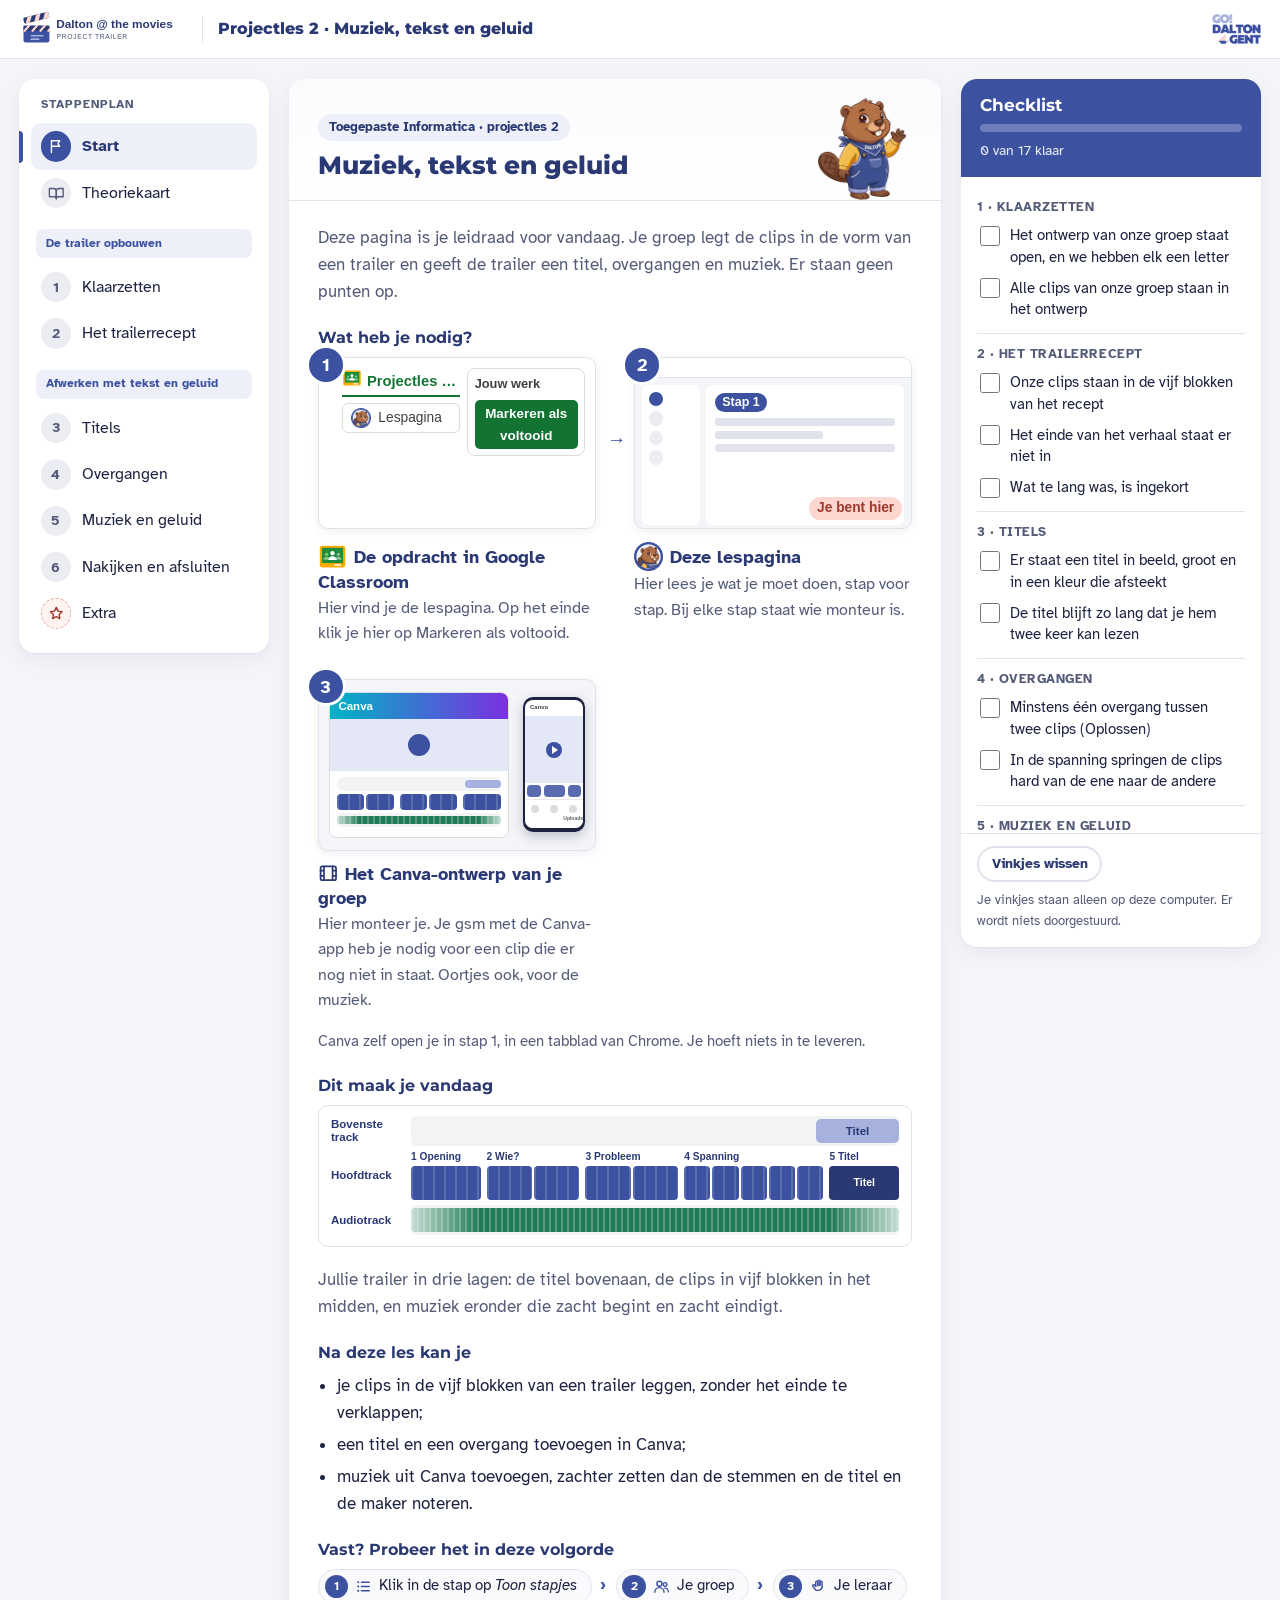
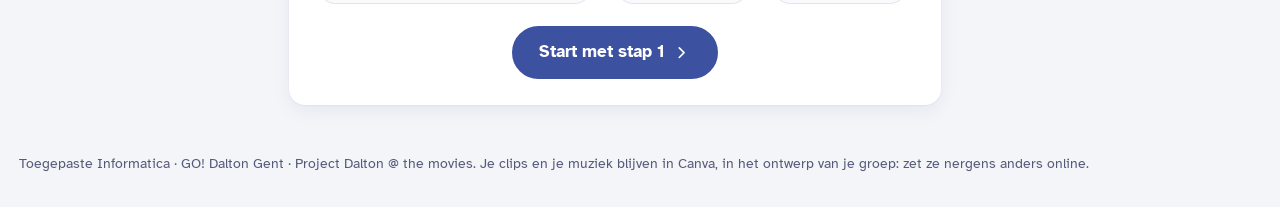
==== index.html @ 351293ef "Projectles 2: Muziek, tekst en geluid (leidraad, geen punten) Co-Authored-By: Claude Sonnet 5.5 <nor" ====
<!DOCTYPE html>
<html lang="nl-BE">
<head>
  <meta charset="UTF-8">
  <meta name="viewport" content="width=device-width, initial-scale=1">
  <meta name="toestel" content="windows">
<meta name="programma" content="canva">
  <title>Lespagina · Projectles 2 · Muziek, tekst en geluid · Dalton @ the movies</title>
  <link rel="icon" href="assets/logos/lespagina-icon.png" type="image/png">
  <link rel="stylesheet" href="css/style.css">
</head>
<body data-storage="movies-geluid_v1_" data-modus-start="kort" data-laatste-stap="6" data-ai-hulp="uit">

<!-- Pictogrammen: eenvoudige lijntekeningen, eigen werk. Gebruik: een svg met class "ic" en daarin use met href naar het symbool. -->
<svg xmlns="http://www.w3.org/2000/svg" style="display:none">
  <symbol id="i-flag" viewBox="0 0 24 24"><path d="M5 21V4"/><path d="M5 4h12l-2.5 4 2.5 4H5"/></symbol>
  <symbol id="i-book" viewBox="0 0 24 24"><path d="M2 5h6a4 4 0 0 1 4 4v11a3 3 0 0 0-3-3H2z"/><path d="M22 5h-6a4 4 0 0 0-4 4v11a3 3 0 0 1 3-3h7z"/></symbol>
  <symbol id="i-check" viewBox="0 0 24 24"><path d="M5 12.5l4.5 4.5L19 7.5"/></symbol>
  <symbol id="i-check-circle" viewBox="0 0 24 24"><circle cx="12" cy="12" r="9"/><path d="M8 12.5l2.7 2.7L16 10"/></symbol>
  <symbol id="i-list" viewBox="0 0 24 24"><path d="M9 6h11M9 12h11M9 18h11"/><path d="M4.5 6h.01M4.5 12h.01M4.5 18h.01" stroke-width="3"/></symbol>
  <symbol id="i-bulb" viewBox="0 0 24 24"><path d="M9 18h6M10 21h4"/><path d="M12 3a6 6 0 0 0-4 10.5c.7.7 1 1.5 1 2.5h6c0-1 .3-1.8 1-2.5A6 6 0 0 0 12 3z"/></symbol>
  <symbol id="i-alert" viewBox="0 0 24 24"><path d="M12 3.5l9.5 17h-19z"/><path d="M12 10v4.5M12 17.5h.01"/></symbol>
  <symbol id="i-help" viewBox="0 0 24 24"><circle cx="12" cy="12" r="9"/><path d="M9.6 9.3a2.5 2.5 0 1 1 3.4 2.5c-.6.3-1 .8-1 1.5v.4M12 17h.01"/></symbol>
  <symbol id="i-users" viewBox="0 0 24 24"><circle cx="9" cy="8" r="3.5"/><path d="M2.5 20a6.5 6.5 0 0 1 13 0"/><circle cx="17" cy="9" r="2.5"/><path d="M16.5 14.2a5 5 0 0 1 5 5"/></symbol>
  <symbol id="i-send" viewBox="0 0 24 24"><path d="M12 15V3M7 8l5-5 5 5"/><path d="M4 14v6h16v-6"/></symbol>
  <symbol id="i-star" viewBox="0 0 24 24"><path d="M12 3.5l2.6 5.4 5.9.8-4.3 4.1 1 5.9L12 16.9l-5.2 2.8 1-5.9-4.3-4.1 5.9-.8z"/></symbol>
  <symbol id="i-link" viewBox="0 0 24 24"><path d="M10 14a4 4 0 0 0 5.7 0l3-3a4 4 0 0 0-5.7-5.7l-1 1"/><path d="M14 10a4 4 0 0 0-5.7 0l-3 3a4 4 0 0 0 5.7 5.7l1-1"/></symbol>
  <symbol id="i-hand" viewBox="0 0 24 24"><path d="M8 12V6a1.5 1.5 0 0 1 3 0v5"/><path d="M11 10.5V4.5a1.5 1.5 0 0 1 3 0v6"/><path d="M14 10.5V6a1.5 1.5 0 0 1 3 0v7.5"/><path d="M8 11.5l-1.5-1.5a1.6 1.6 0 0 0-2.3 2.3l3.6 4.2A6.5 6.5 0 0 0 17 13.5"/></symbol>
  <symbol id="i-left" viewBox="0 0 24 24"><path d="M15 6l-6 6 6 6"/></symbol>
  <symbol id="i-right" viewBox="0 0 24 24"><path d="M9 6l6 6-6 6"/></symbol>
  <symbol id="i-lock" viewBox="0 0 24 24"><rect x="5" y="11" width="14" height="10" rx="2"/><path d="M8 11V8a4 4 0 0 1 8 0v3"/></symbol>
  <symbol id="i-info" viewBox="0 0 24 24"><circle cx="12" cy="12" r="9"/><path d="M12 11v5.5M12 7.6h.01"/></symbol>
  <symbol id="i-film" viewBox="0 0 24 24"><rect x="3" y="4" width="18" height="16" rx="2"/><path d="M7 4v16M17 4v16M3 9h4M3 15h4M17 9h4M17 15h4"/></symbol>
  <symbol id="i-phone" viewBox="0 0 24 24"><rect x="7" y="2.5" width="10" height="19" rx="2"/><path d="M11 18.5h2"/></symbol>
  <symbol id="i-cut" viewBox="0 0 24 24"><circle cx="6" cy="7" r="2.5"/><circle cx="6" cy="17" r="2.5"/><path d="M8 8.5L20 18M8 15.5L20 6"/></symbol>
  <symbol id="i-eye" viewBox="0 0 24 24"><path d="M2 12s4-7 10-7 10 7 10 7-4 7-10 7S2 12 2 12z"/><circle cx="12" cy="12" r="3"/></symbol>
  <symbol id="i-move" viewBox="0 0 24 24"><path d="M3 12h18M7 8l-4 4 4 4M17 8l4 4-4 4"/></symbol>
</svg>

<div class="teacher-banner">Leraarweergave: de roze kaders tonen waar je een screenshot kan plaatsen. Leerlingen zien die kaders niet.</div>

<header class="topbar">
  <div class="topbar-inner">
    <a class="brand" href="index.html" title="Naar het begin van de les">
      <img src="assets/movies-logo.svg" alt="Dalton @ the movies">
      <span class="brand-lesson">Projectles 2 · Muziek, tekst en geluid</span>
    </a>
    <span class="topbar-spacer"></span>
    <img class="dalton-mark" src="assets/dalton-gent-logo.png" alt="GO! Dalton Gent">
  </div>
</header>

<div class="layout">

  <!-- ============ LINKS: de route ============ -->
  <nav class="route" aria-label="Stappenplan">
    <p class="route-title">Stappenplan</p>
    <button class="nav-btn" type="button" data-step="start"><span class="nav-num"><svg class="ic" aria-hidden="true"><use href="#i-flag"/></svg></span><span class="nav-lbl">Start</span></button>
    <button class="nav-btn" type="button" data-step="theorie"><span class="nav-num"><svg class="ic" aria-hidden="true"><use href="#i-book"/></svg></span><span class="nav-lbl">Theoriekaart</span></button>

    <p class="route-group">De trailer opbouwen</p>
    <button class="nav-btn" type="button" data-step="1"><span class="nav-num"><span class="nav-n">1</span><svg class="ic nav-check" aria-hidden="true"><use href="#i-check"/></svg></span><span class="nav-lbl">Klaarzetten</span></button>
    <button class="nav-btn" type="button" data-step="2"><span class="nav-num"><span class="nav-n">2</span><svg class="ic nav-check" aria-hidden="true"><use href="#i-check"/></svg></span><span class="nav-lbl">Het trailerrecept</span></button>

    <p class="route-group">Afwerken met tekst en geluid</p>
    <button class="nav-btn" type="button" data-step="3"><span class="nav-num"><span class="nav-n">3</span><svg class="ic nav-check" aria-hidden="true"><use href="#i-check"/></svg></span><span class="nav-lbl">Titels</span></button>
    <button class="nav-btn" type="button" data-step="4"><span class="nav-num"><span class="nav-n">4</span><svg class="ic nav-check" aria-hidden="true"><use href="#i-check"/></svg></span><span class="nav-lbl">Overgangen</span></button>
    <button class="nav-btn" type="button" data-step="5"><span class="nav-num"><span class="nav-n">5</span><svg class="ic nav-check" aria-hidden="true"><use href="#i-check"/></svg></span><span class="nav-lbl">Muziek en geluid</span></button>
    <button class="nav-btn" type="button" data-step="6"><span class="nav-num"><span class="nav-n">6</span><svg class="ic nav-check" aria-hidden="true"><use href="#i-check"/></svg></span><span class="nav-lbl">Nakijken en afsluiten</span></button>
    <button class="nav-btn extra" type="button" data-step="extra"><span class="nav-num"><svg class="ic" aria-hidden="true"><use href="#i-star"/></svg></span><span class="nav-lbl">Extra</span></button>
  </nav>

  <!-- ============ MIDDEN: één stap tegelijk ============ -->
  <main id="main">

    <!-- ===== START ===== -->
    <section class="pane" id="pane-start" aria-labelledby="h-start">
      <article class="card">
        <header class="card-head met-mascotte">
          <div>
            <div class="tags"><span class="tag tag-where">Toegepaste Informatica · projectles 2</span></div>
            <h1 id="h-start">Muziek, tekst en geluid</h1>
          </div>
          <img class="mascotte-kop" src="assets/mascotte/dalton_welkom.webp" alt="" width="120" height="120">
        </header>
        <div class="card-body">
          <p class="intro">Deze pagina is je leidraad voor vandaag. Je groep legt de clips in de vorm van een trailer en geeft de trailer een titel, overgangen en muziek. Er staan geen punten op.</p>

          <h2 class="sec">Wat heb je nodig?</h2>
          <ol class="nodig">
            <li class="nodig-item">
              <div class="mock mock-opdracht" aria-hidden="true">
                <div class="mo-midden"><div class="mo-titel"><img class="logo" src="assets/logos/classroom.svg" alt="">Projectles 2 — Muziek, tekst en geluid</div><div class="mo-chip"><img class="logo" src="assets/logos/lespagina.webp" alt=""><span>Lespagina</span></div></div><div class="mo-werk"><div class="mo-werk-kop">Jouw werk</div><div class="mo-knop">Markeren als voltooid</div></div>
              </div>
              <p class="nodig-naam"><img class="logo" src="assets/logos/classroom.svg" alt="">De opdracht in Google Classroom</p>
              <p class="nodig-uitleg">Hier vind je de lespagina. Op het einde klik je hier op Markeren als voltooid.</p>
            </li>
            <li class="nodig-item">
              <div class="mock mock-lespagina" aria-hidden="true">
                <div class="ml-balk"></div>
                <div class="ml-midden">
                  <div class="ml-route"><span></span><span></span><span></span><span></span></div>
                  <div class="ml-stap"><span class="ml-tag">Stap 1</span><span class="ml-lijn"></span><span class="ml-lijn kort"></span><span class="ml-lijn"></span></div>
                </div>
                <div class="ml-hier">Je bent hier</div>
              </div>
              <p class="nodig-naam"><img class="logo" src="assets/logos/lespagina.webp" alt="">Deze lespagina</p>
              <p class="nodig-uitleg">Hier lees je wat je moet doen, stap voor stap. Bij elke stap staat wie monteur is.</p>
            </li>
            <li class="nodig-item">
              <div class="mock mock-ontwerp" aria-hidden="true">
                <div class="mo-canva">
                  <div class="mo-canva-balk">Canva</div>
                  <div class="mo-canva-beeld"><span></span></div>
                  <div class="tl3">
                    <div class="tl3-rij"><div class="tl3-spoor"><span class="tl3-blok tl3-tekst" style="--x:78%;--b:22%"></span></div></div>
                    <div class="tl3-rij"><div class="tl3-hoofd"><div class="tl3-groep" style="--w:3"><div class="tl3-clips"><span class="tl-clip"></span><span class="tl-clip"></span></div></div><div class="tl3-groep" style="--w:3"><div class="tl3-clips"><span class="tl-clip"></span><span class="tl-clip"></span></div></div><div class="tl3-groep" style="--w:2"><div class="tl3-clips"><span class="tl-clip"></span></div></div></div></div>
                    <div class="tl3-rij"><div class="tl3-spoor"><span class="tl3-blok tl3-muziek" style="--x:0;--b:100%"></span></div></div>
                  </div>
                </div>
                <div class="gsm"><div class="gsm-scherm"><div class="gsm-balk"><span>Canva</span></div><div class="gsm-beeld"><span></span></div><div class="gsm-tijdlijn"><i></i><i></i><i></i></div><div class="gsm-werkbalk"><span class="gsm-tab"><i></i></span><span class="gsm-tab"><i></i></span><span class="gsm-tab"><i></i>Uploads</span></div></div></div>
              </div>
              <p class="nodig-naam"><svg class="ic" aria-hidden="true"><use href="#i-film"/></svg> Het Canva-ontwerp van je groep</p>
              <p class="nodig-uitleg">Hier monteer je. Je gsm met de Canva-app heb je nodig voor een clip die er nog niet in staat. Oortjes ook, voor de muziek.</p>
            </li>
          </ol>
          <p class="nodig-noot">Canva zelf open je in stap 1, in een tabblad van Chrome. Je hoeft niets in te leveren.</p>

          <h2 class="sec">Dit maak je vandaag</h2>
          <div class="vandaag">
            <div class="tl3" role="img" aria-label="Tekening van de tijdlijn met drie lagen. Bovenaan staat de titel op de bovenste track, helemaal achteraan. In het midden staan de clips op de hoofdtrack in vijf groepen: opening, wie, probleem, spanning met korte clips, en de titelkaart. Onderaan loopt de muziek op de audiotrack, met een vervaging aan het begin en aan het einde.">
              <div class="tl3-rij"><span class="tl3-naam">Bovenste track</span><div class="tl3-spoor"><span class="tl3-blok tl3-tekst" style="--x:83%;--b:17%">Titel</span></div></div>
              <div class="tl3-rij"><span class="tl3-naam">Hoofdtrack</span><div class="tl3-hoofd">
                <div class="tl3-groep" style="--w:3"><b>1 Opening</b><div class="tl3-clips"><span class="tl-clip"></span></div></div>
                <div class="tl3-groep" style="--w:4"><b>2 Wie?</b><div class="tl3-clips"><span class="tl-clip"></span><span class="tl-clip"></span></div></div>
                <div class="tl3-groep" style="--w:4"><b>3 Probleem</b><div class="tl3-clips"><span class="tl-clip"></span><span class="tl-clip"></span></div></div>
                <div class="tl3-groep" style="--w:6"><b>4 Spanning</b><div class="tl3-clips"><span class="tl-clip"></span><span class="tl-clip"></span><span class="tl-clip"></span><span class="tl-clip"></span><span class="tl-clip"></span></div></div>
                <div class="tl3-groep" style="--w:3"><b>5 Titel</b><div class="tl3-clips"><span class="tl3-titelkaart">Titel</span></div></div>
              </div></div>
              <div class="tl3-rij"><span class="tl3-naam">Audiotrack</span><div class="tl3-spoor"><span class="tl3-blok tl3-muziek" style="--x:0;--b:100%"></span></div></div>
            </div>
            <p>Jullie trailer in drie lagen: de titel bovenaan, de clips in vijf blokken in het midden, en muziek eronder die zacht begint en zacht eindigt.</p>
          </div>

          <h2 class="sec">Na deze les kan je</h2>
          <ul class="doelen">
            <li>je clips in de vijf blokken van een trailer leggen, zonder het einde te verklappen;</li>
            <li>een titel en een overgang toevoegen in Canva;</li>
            <li>muziek uit Canva toevoegen, zachter zetten dan de stemmen en de titel en de maker noteren.</li>
          </ul>

          <h2 class="sec">Vast? Probeer het in deze volgorde</h2>
          <ol class="vast">
            <li><svg class="ic" aria-hidden="true"><use href="#i-list"/></svg><span>Klik in de stap op <em>Toon stapjes</em></span></li>
            <li><svg class="ic" aria-hidden="true"><use href="#i-users"/></svg><span>Je groep</span></li>
            <li><svg class="ic" aria-hidden="true"><use href="#i-hand"/></svg><span>Je leraar</span></li>
          </ol>

          <p class="start-cta"><button class="btn btn-primary" type="button" data-goto="1">Start met stap 1 <svg class="ic" aria-hidden="true"><use href="#i-right"/></svg></button></p>
        </div>
      </article>
    </section>

    <!-- ===== THEORIEKAART ===== -->
    <section class="pane" id="pane-theorie" aria-labelledby="h-theorie">
      <article class="card">
        <header class="card-head">
          <div class="tags"><span class="tag tag-where">Spiekbriefje</span></div>
          <h2 id="h-theorie">Theoriekaart</h2>
        </header>
        <div class="card-body">
          <p class="intro">Alles op één plek. Kom hier terug als je iets niet meer weet.</p>
          <div class="t-grid">
            <section class="t-card">
              <h3><svg class="ic" aria-hidden="true"><use href="#i-flag"/></svg>Het project</h3>
              <ul>
                <li>Elke groep van drie maakt een <strong>filmtrailer</strong>. <strong>Informatica: de montage, in Canva.</strong></li>
                <li>Drie projectlessen: kennismaken met de montage (22 oktober) · <strong>vandaag muziek, tekst en geluid</strong> · donderdag 12 november afwerken en inleveren.</li>
                <li>Eindproduct: vrijdag 13 november, getoond op het slotmoment.</li>
              </ul>
            </section>
            <section class="t-card">
              <h3><svg class="ic" aria-hidden="true"><use href="#i-users"/></svg>De monteur wisselt</h3>
              <ul>
                <li>Geef elkaar een letter: <strong>A</strong>, <strong>B</strong> en <strong>C</strong>.</li>
                <li>Bij elke stap staat bovenaan wie <strong>monteur</strong> is: die werkt op de tijdlijn.</li>
                <li>De anderen kijken mee op hun eigen scherm, zoeken muziek of bedenken de tekst. Eén monteur tegelijk.</li>
              </ul>
            </section>
            <section class="t-card wide">
              <h3><svg class="ic" aria-hidden="true"><use href="#i-film"/></svg>De tijdlijn heeft drie lagen</h3>
              <div class="tl3 tl3-mini" role="img" aria-label="Tekening van de tijdlijn met drie lagen. Bovenaan de bovenste track met een tekstblok. In het midden de hoofdtrack met drie clips. Onderaan de audiotrack met muziek.">
                <div class="tl3-rij"><span class="tl3-naam">Bovenste track</span><div class="tl3-spoor"><span class="tl3-blok tl3-tekst" style="--x:60%;--b:28%">tekst</span></div></div>
                <div class="tl3-rij"><span class="tl3-naam">Hoofdtrack</span><div class="tl3-hoofd"><div class="tl3-groep" style="--w:1"><div class="tl3-clips"><span class="tl-clip"></span><span class="tl-clip"></span><span class="tl-clip"></span></div></div></div></div>
                <div class="tl3-rij"><span class="tl3-naam">Audiotrack</span><div class="tl3-spoor"><span class="tl3-blok tl3-muziek" style="--x:0;--b:100%">muziek</span></div></div>
              </div>
              <ul style="margin-top:.7rem">
                <li><strong>Hoofdtrack</strong>: je clips na elkaar. Overgangen kan je alleen hier tussen twee clips zetten.</li>
                <li><strong>Bovenste track</strong>: tekst. Wat hoger staat, komt in beeld bovenop wat lager staat.</li>
                <li><strong>Audiotrack</strong>: muziek, geluidseffecten of een voice-over.</li>
              </ul>
            </section>
            <section class="t-card">
              <h3><svg class="ic" aria-hidden="true"><use href="#i-flag"/></svg>Het trailerrecept</h3>
              <ul>
                <li><strong>1 Opening</strong>: één beeld dat nieuwsgierig maakt.</li>
                <li><strong>2 Wie?</strong> De personages.</li>
                <li><strong>3 Het probleem</strong>: wat loopt er mis?</li>
                <li><strong>4 Spanning</strong>: korte clips na elkaar.</li>
                <li><strong>5 De titel</strong>, en stop.</li>
                <li>Een trailer verklapt het einde niet.</li>
              </ul>
            </section>
            <section class="t-card">
              <h3><svg class="ic" aria-hidden="true"><use href="#i-eye"/></svg>Een titel die je kan lezen</h3>
              <ul>
                <li>Groot genoeg, en een kleur die afsteekt tegen de clip.</li>
                <li>Lang genoeg in beeld: je moet hem twee keer kunnen lezen.</li>
                <li>Je kiest wanneer hij komt door het blok in de tijdlijn te slepen, en hoe lang door aan de rand te slepen.</li>
              </ul>
            </section>
            <section class="t-card">
              <h3><svg class="ic" aria-hidden="true"><use href="#i-move"/></svg>Overgangen</h3>
              <ul>
                <li>Zonder overgang springt de film meteen naar de volgende clip: een <strong>harde overgang</strong>.</li>
                <li><strong>Oplossen</strong> laat de ene clip in de andere overlopen, bijvoorbeeld bij een sprong in de tijd.</li>
                <li>Gebruik er weinig, en telkens dezelfde soort. In de spanning werkt een harde overgang het best.</li>
              </ul>
            </section>
            <section class="t-card">
              <h3><svg class="ic" aria-hidden="true"><use href="#i-star"/></svg>Muziek en geluid</h3>
              <ul>
                <li>De stemmen in je clips moet je kunnen verstaan: zet de muziek <strong>zachter</strong>.</li>
                <li><strong>Vervagen</strong>: de muziek begint en eindigt zacht.</li>
                <li>Een <strong>voice-over</strong> is een stem die over de beelden vertelt.</li>
              </ul>
            </section>
            <section class="t-card">
              <h3><svg class="ic" aria-hidden="true"><use href="#i-lock"/></svg>Welke muziek mag je gebruiken?</h3>
              <ul>
                <li>Muziek is beschermd door het <strong>auteursrecht</strong>.</li>
                <li>Gebruik alleen muziek uit de bibliotheek van Canva. Een liedje van Spotify of YouTube uploaden mag niet.</li>
                <li>Noteer altijd de <strong>titel en de maker</strong>. In projectles 3 komen ze in de aftiteling.</li>
              </ul>
            </section>
            <section class="t-card">
              <h3><svg class="ic" aria-hidden="true"><use href="#i-eye"/></svg>Wie er in beeld komt</h3>
              <ul>
                <li>Niemand mag je zonder toestemming filmen of je beeld tonen: dat is <strong>portretrecht</strong>.</li>
                <li>Jullie trailer wordt getoond op het slotmoment: wie herkenbaar in beeld staat, moet dat weten.</li>
              </ul>
            </section>
            <section class="t-card wide">
              <h3><svg class="ic" aria-hidden="true"><use href="#i-help"/></svg>Woorden</h3>
              <table class="t-rows">
                <tr><th>trailer</th><td>een korte reclamefilm die nieuwsgierig maakt naar een film, zonder het einde te verklappen</td></tr>
                <tr><th>hoofdtrack</th><td>de dikke strook in de tijdlijn met je clips na elkaar</td></tr>
                <tr><th>bovenste track</th><td>de strook boven de hoofdtrack voor tekst bovenop je video</td></tr>
                <tr><th>audiotrack</th><td>een strook in de tijdlijn met muziek, een geluidseffect of een voice-over</td></tr>
                <tr><th>overgang</th><td>hoe de ene clip in de volgende overgaat, bijvoorbeeld door Oplossen</td></tr>
                <tr><th>harde overgang</th><td>de ene clip springt meteen naar de volgende</td></tr>
                <tr><th>vervagen</th><td>het geluid zacht laten beginnen of eindigen</td></tr>
                <tr><th>licentie</th><td>de toestemming van de maker om zijn werk te gebruiken, met de regels erbij</td></tr>
                <tr><th>voice-over</th><td>een stem die over de beelden vertelt</td></tr>
                <tr><th>portretrecht</th><td>niemand mag je zonder toestemming filmen of je beeld tonen</td></tr>
              </table>
            </section>
            <section class="t-card wide warn">
              <h3><svg class="ic" aria-hidden="true"><use href="#i-alert"/></svg>Veelgemaakte fouten</h3>
              <ul>
                <li>De trailer vertelt de hele film na, met het einde erbij.</li>
                <li>Een liedje van Spotify of YouTube uploaden in plaats van muziek uit Canva.</li>
                <li>De muziek even luid als de stemmen: je verstaat niet wat de personages zeggen.</li>
                <li>Bij elke clip een andere, opvallende overgang.</li>
                <li>Een titel die te kort in beeld is, of wit op een lichte achtergrond.</li>
                <li>Twee groepsleden die tegelijk de tijdlijn verslepen.</li>
              </ul>
            </section>
          </div>
        </div>
      </article>
    </section>

    <!-- ===== STAP 1 ===== -->
    <section class="pane" id="pane-1" aria-labelledby="h-1">
      <article class="card">
        <header class="card-head">
          <div class="tags"><span class="tag tag-step">Stap 1</span><span class="tag tag-where">Canva</span></div>
          <h2 id="h-1">Klaarzetten</h2>
        </header>
        <div class="card-body">
          <p class="intro">Je opent het ontwerp van je groep en kijkt of al jullie clips erin staan.</p>
          <p class="monteur samen"><svg class="ic" aria-hidden="true"><use href="#i-users"/></svg><span><strong>Samen.</strong> Geef elkaar een letter: <strong>A</strong>, <strong>B</strong> en <strong>C</strong>. Zo weten jullie bij elke stap wie monteur is.</span></p>
          <div class="todo-box">
            <div class="todo-head"><h3><svg class="ic" aria-hidden="true"><use href="#i-list"/></svg> Wat moet je doen?</h3></div>
            <ol class="doe">
<li><span class="doe-tekst"><strong>Iedereen:</strong> klik op <a class="btn btn-primary btn-open" href="https://www.canva.com" target="_blank" rel="noopener">Open Canva</a></span><span class="sub">Het opent in een nieuw tabblad. Meld je aan met je schoolaccount.</span></li>
<li><details class="stapjes" open><summary><span class="doe-tekst"><strong>Iedereen:</strong> open het ontwerp van je groep.</span><span class="stapjes-knop" aria-hidden="true"></span></summary>
  <ol class="klein">
    <li><p>Klik links op <strong>Projecten</strong> en dan op <strong>Met jou gedeeld</strong>. Klik op het ontwerp van je groep.<span class="sub">Maakte jij het ontwerp? Dan staat het bij je eigen projecten.</span></p><img class="mini" src="assets/stapjes/canva-met-jou-gedeeld.png" alt="Canva, Projecten. In de lijst staat Met jou gedeeld in een rood kader." loading="lazy"></li>
  </ol>
</details></li>
<li><span class="doe-tekst">Druk op de <strong>spatiebalk</strong> om de tijdlijn af te spelen. Staan alle clips van de groep erin?</span><span class="sub">Zie je het ontwerp niet bij Met jou gedeeld? Dan deelde de eigenaar het niet met jou. Vraag het aan je groep.</span></li>
<li><details class="stapjes" open><summary><span class="doe-tekst">Ontbreekt er een clip? Zet ze erin met de <strong>Canva-app</strong> op je gsm.</span><span class="stapjes-knop" aria-hidden="true"></span></summary>
  <ol class="klein">
    <li><p>Open het ontwerp van je groep in de Canva-app: tik onderaan op <strong>Je ontwerpen</strong>, bovenaan op <strong>Alle projecten</strong> en dan op <strong>Met jou gedeeld</strong>.<span class="sub">Zoals in projectles 1. De beelden komen van Canva in de browser van een gsm: in de app ziet het er bijna zo uit.</span></p><img class="mini" src="assets/stapjes/gsm-met-jou-gedeeld.png" alt="Canva op een gsm: het lijstje Je ontwerpen is open. Met jou gedeeld staat in een rood kader." loading="lazy"></li>
    <li><p>Tik in de werkbalk onderaan op <strong>Uploads</strong>, kies de clip en <strong>tik erop</strong>.<span class="sub">Pas als je op de clip tikt, staat ze in het ontwerp.</span></p><img class="mini" src="assets/stapjes/gsm-uploads.png" alt="De editor van Canva op een gsm. In de werkbalk onderaan staat Uploads in een rood kader." loading="lazy"></li>
  </ol>
</details></li>
<li><span class="doe-tekst">Spreek af wie monteur is in stap 2: <strong>A</strong>.</span></li>
            </ol>
          </div>
          <div class="tip"><svg class="ic" aria-hidden="true"><use href="#i-bulb"/></svg><p><strong>Nog bijna geen clips?</strong> Klik in de tijdlijn bij <strong>+</strong> op <strong>Stockvideo's</strong> en zet er een paar in als plaatshouder. Zo kan je de muziek en de titels al oefenen. Jullie eigen clips komen er later in de plaats.</p></div>
        </div>
        <footer class="card-nav">
          <button class="btn" type="button" data-goto="start"><svg class="ic" aria-hidden="true"><use href="#i-left"/></svg> Start</button>
          <button class="btn btn-primary" type="button" data-goto="2">Stap 2 <svg class="ic" aria-hidden="true"><use href="#i-right"/></svg></button>
        </footer>
      </article>
    </section>

    <!-- ===== STAP 2 ===== -->
    <section class="pane" id="pane-2" aria-labelledby="h-2">
      <article class="card">
        <header class="card-head">
          <div class="tags"><span class="tag tag-step">Stap 2</span><span class="tag tag-where">Canva, de tijdlijn</span></div>
          <h2 id="h-2">Het trailerrecept</h2>
        </header>
        <div class="card-body">
          <p class="intro">Een trailer maakt nieuwsgierig en verklapt het einde niet. Je legt je clips in de vijf blokken van het recept.</p>
          <p class="monteur"><svg class="ic" aria-hidden="true"><use href="#i-users"/></svg><span>Monteur: <span class="mon-letter">A</span> <strong>B</strong> en <strong>C</strong> zeggen welke clip in welk blok hoort.</span></p>
          <div class="todo-box">
            <div class="todo-head"><h3><svg class="ic" aria-hidden="true"><use href="#i-list"/></svg> Wat moet je doen?</h3></div>
            <ol class="doe">
<li><span class="doe-tekst">Bekijk met je groep het <strong>trailerrecept</strong> hieronder. Welke clip hoort in welk blok?</span></li>
<li><details class="stapjes" open><summary><span class="doe-tekst"><strong>Monteur:</strong> sleep de clips in de volgorde van het recept.</span><span class="stapjes-knop" aria-hidden="true"></span></summary>
  <ol class="klein">
    <li><p>Klik een clip aan in de tijdlijn. Houd ingedrukt en sleep ze naar links of rechts.<span class="sub">De clips hoeven niet in de volgorde van de film te staan. Eén monteur tegelijk op de tijdlijn.</span></p></li>
    <li><p>Druk op de <strong>spatiebalk</strong> om af te spelen. Klopt de volgorde met het recept?</p></li>
  </ol>
</details></li>
<li><span class="doe-tekst"><strong>Monteur:</strong> kort in wat te lang is.</span><span class="sub">Klik de clip aan en sleep de linkerrand of de rechterrand naar binnen. In blok 4 mogen de clips kort zijn: 1 à 2 seconden.</span></li>
<li><span class="doe-tekst"><strong>Monteur:</strong> haal weg wat niet in de trailer hoort. Zeker het einde!</span><span class="sub">Klik de clip aan en druk op <strong>Delete</strong>. Te veel weg? Klik bovenaan op de pijl <strong>Ongedaan maken</strong>, of druk op <strong>Ctrl + Z</strong>.</span></li>
<li><span class="doe-tekst">Speel de trailer af. Stopt ze vóór het einde van het verhaal?</span></li>
            </ol>
          </div>
          <div class="tip"><svg class="ic" aria-hidden="true"><use href="#i-bulb"/></svg><p><strong>Vertelt je trailer de hele film na?</strong> Haal dan de clips van het einde eruit. Laat de kijker raden hoe het afloopt.</p></div>
          <div class="info" role="group" aria-labelledby="info-recept">
            <div class="info-kop"><svg class="ic" aria-hidden="true"><use href="#i-info"/></svg><span class="info-soort">Info</span><h3 id="info-recept">Het trailerrecept</h3><span class="info-bij">bij handeling 1 tot 3</span></div>
            <div class="info-body">
              <ol class="recept">
                <li><b>Opening</b><span>Welk beeld maakt meteen nieuwsgierig?</span></li>
                <li><b>Wie?</b><span>Wie zijn de personages?</span></li>
                <li><b>Het probleem</b><span>Wat loopt er mis?</span></li>
                <li><b>Spanning</b><span>Korte clips na elkaar: wat staat er op het spel?</span></li>
                <li><b>De titel</b><span>En dan stop je.</span></li>
              </ol>
              <p class="recept-noot">Een trailer verklapt het einde niet.</p>
            </div>
          </div>
        </div>
        <footer class="card-nav">
          <button class="btn" type="button" data-goto="1"><svg class="ic" aria-hidden="true"><use href="#i-left"/></svg> Stap 1</button>
          <button class="btn btn-primary" type="button" data-goto="3">Stap 3 <svg class="ic" aria-hidden="true"><use href="#i-right"/></svg></button>
        </footer>
      </article>
    </section>

    <!-- ===== STAP 3 ===== -->
    <section class="pane" id="pane-3" aria-labelledby="h-3">
      <article class="card">
        <header class="card-head">
          <div class="tags"><span class="tag tag-step">Stap 3</span><span class="tag tag-where">Canva, de bovenste track</span></div>
          <h2 id="h-3">Titels</h2>
        </header>
        <div class="card-body">
          <p class="intro">Een titel staat op de bovenste track, boven je clips. Jij kiest wanneer hij komt en hoe lang hij blijft.</p>
          <p class="monteur"><svg class="ic" aria-hidden="true"><use href="#i-users"/></svg><span>Monteur: <span class="mon-letter">B</span> <strong>A</strong> en <strong>C</strong> bedenken de tekst van de titel.</span></p>
          <div class="todo-box">
            <div class="todo-head"><h3><svg class="ic" aria-hidden="true"><use href="#i-list"/></svg> Wat moet je doen?</h3></div>
            <ol class="doe">
<li><span class="doe-tekst"><strong>Monteur:</strong> klik in de tijdlijn op de plek waar de titel moet komen.</span><span class="sub">De afspeelkop springt erheen. Een titel komt meestal helemaal achteraan, in blok 5.</span></li>
<li><details class="stapjes" open><summary><span class="doe-tekst"><strong>Monteur:</strong> voeg een tekstvak toe en typ de titel.</span><span class="stapjes-knop" aria-hidden="true"></span></summary>
  <ol class="klein">
    <li><p>Klik links op <strong>Tekst</strong> en dan op <strong>Voeg een tekstvak toe</strong>.</p><img class="mini" src="assets/stapjes/canva-tekstvak.png" alt="Het tabblad Tekst in Canva. De paarse knop Voeg een tekstvak toe staat in een rood kader." loading="lazy"></li>
    <li><p>Typ de titel van jullie film over de tekst <em>Jouw alineatekst</em>.<span class="sub">Staat die tekst niet geselecteerd? Dubbelklik erop en typ dan.</span></p></li>
  </ol>
</details></li>
<li><details class="stapjes" open><summary><span class="doe-tekst"><strong>Monteur:</strong> maak de titel groot, in een kleur die afsteekt.</span><span class="stapjes-knop" aria-hidden="true"></span></summary>
  <ol class="klein">
    <li><p>Klik op de titel in het beeld. Typ bovenaan in het vak met het getal een groter getal, bijvoorbeeld <strong>100</strong>.</p><img class="mini" src="assets/stapjes/canva-tekst-grootte.png" alt="De balk boven het beeld als je een tekst aanklikt. Het vak met de lettergrootte staat in een rood kader." loading="lazy"></li>
    <li><p>Klik op de <strong>A</strong> met de gekleurde streep en kies een kleur.<span class="sub">Een lichte clip? Kies een donkere kleur. Een donkere clip? Kies wit.</span></p><img class="mini" src="assets/stapjes/canva-tekst-kleur.png" alt="De balk boven het beeld. De A met een gekleurde streep, voor de kleur van de tekst, staat in een rood kader." loading="lazy"></li>
  </ol>
</details></li>
<li><details class="stapjes" open><summary><span class="doe-tekst"><strong>Monteur:</strong> kies hoe lang de titel in beeld blijft.</span><span class="stapjes-knop" aria-hidden="true"></span></summary>
  <ol class="klein">
    <li><p>Klik in de tijdlijn op het blok van de titel. Sleep de <strong>rechterrand</strong> naar rechts, tot je de titel twee keer kan lezen.<span class="sub">Het blok sleep je naar links of rechts als hij op de verkeerde plek staat.</span></p><img class="mini" src="assets/stapjes/canva-tekst-tijdlijn.png" alt="De tijdlijn in Canva. Het blok met de tekst staat bovenaan, op de bovenste track, in een rood kader. Aan zijn randen sleep je." loading="lazy"></li>
  </ol>
</details></li>
<li><span class="doe-tekst">Speel af. Kan je de titel twee keer lezen?</span><span class="sub">Wil je nog een korte zin tussen de blokken, zoals <em>Binnenkort</em>? Voeg dan nog een tekstvak toe.</span></li>
            </ol>
          </div>
          <div class="tip"><svg class="ic" aria-hidden="true"><use href="#i-bulb"/></svg><p><strong>Zie je je titel niet in beeld?</strong> Kijk of het blok op de bovenste track op de goede tijd staat. Sleep het naar de plek waar je de titel wil zien.</p></div>
          <div class="info" role="group" aria-labelledby="info-lagen">
            <div class="info-kop"><svg class="ic" aria-hidden="true"><use href="#i-info"/></svg><span class="info-soort">Info</span><h3 id="info-lagen">Waar staat wat in de tijdlijn?</h3><span class="info-bij">bij handeling 2 en 4</span></div>
            <div class="info-body">
              <div class="tl3" role="img" aria-label="Tekening van de tijdlijn met drie lagen. Bovenaan op de bovenste track staat een tekstblok. Daaronder staan op de hoofdtrack drie clips na elkaar. Onderaan loopt op de audiotrack de muziek.">
                <div class="tl3-rij"><span class="tl3-naam">Bovenste track</span><div class="tl3-spoor"><span class="tl3-blok tl3-tekst" style="--x:60%;--b:28%">tekst</span></div></div>
                <div class="tl3-rij"><span class="tl3-naam">Hoofdtrack</span><div class="tl3-hoofd"><div class="tl3-groep" style="--w:1"><div class="tl3-clips"><span class="tl-clip"></span><span class="tl-clip"></span><span class="tl-clip"></span></div></div></div></div>
                <div class="tl3-rij"><span class="tl3-naam">Audiotrack</span><div class="tl3-spoor"><span class="tl3-blok tl3-muziek" style="--x:0;--b:100%">muziek</span></div></div>
              </div>
              <ul class="doelen" style="margin-top:.7rem">
                <li>Wat <strong>hoger</strong> staat, komt in beeld bovenop wat lager staat. Daarom staat tekst bovenaan.</li>
                <li>Een blok sleep je naar links of rechts om te kiezen <strong>wanneer</strong> het komt, en aan zijn rand om te kiezen <strong>hoe lang</strong>.</li>
              </ul>
            </div>
          </div>
        </div>
        <footer class="card-nav">
          <button class="btn" type="button" data-goto="2"><svg class="ic" aria-hidden="true"><use href="#i-left"/></svg> Stap 2</button>
          <button class="btn btn-primary" type="button" data-goto="4">Stap 4 <svg class="ic" aria-hidden="true"><use href="#i-right"/></svg></button>
        </footer>
      </article>
    </section>

    <!-- ===== STAP 4 ===== -->
    <section class="pane" id="pane-4" aria-labelledby="h-4">
      <article class="card">
        <header class="card-head">
          <div class="tags"><span class="tag tag-step">Stap 4</span><span class="tag tag-where">Canva, de hoofdtrack</span></div>
          <h2 id="h-4">Overgangen</h2>
        </header>
        <div class="card-body">
          <p class="intro">Tussen twee clips kan je een overgang zetten. Zonder overgang springt de film meteen naar de volgende clip.</p>
          <p class="monteur"><svg class="ic" aria-hidden="true"><use href="#i-users"/></svg><span>Monteur: <span class="mon-letter">C</span> <strong>A</strong> en <strong>B</strong> zeggen tussen welke clips een overgang past.</span></p>
          <div class="todo-box">
            <div class="todo-head"><h3><svg class="ic" aria-hidden="true"><use href="#i-list"/></svg> Wat moet je doen?</h3></div>
            <ol class="doe">
<li><details class="stapjes" open><summary><span class="doe-tekst"><strong>Monteur:</strong> zet een overgang tussen twee clips.</span><span class="stapjes-knop" aria-hidden="true"></span></summary>
  <ol class="klein">
    <li><p>Ga met de muis naar de plek <strong>tussen twee clips</strong> op de hoofdtrack. Klik op het knopje <strong>Transitie toevoegen</strong> dat verschijnt.</p><img class="mini" src="assets/stapjes/canva-transitie-toevoegen.png" alt="De tijdlijn in Canva. Tussen twee clips staat het knopje Transitie toevoegen in een rood kader." loading="lazy"></li>
    <li><p>Klik in het paneel <strong>Overgangen</strong> op <strong>Oplossen</strong>.<span class="sub">Oplossen laat de ene clip in de andere overlopen. Wil je geen overgang meer? Klik op <strong>Geen</strong>.</span></p><img class="mini" src="assets/stapjes/canva-oplossen.png" alt="Het paneel Overgangen in Canva. De tegel Oplossen staat in een rood kader." loading="lazy"></li>
  </ol>
</details></li>
<li><details class="stapjes" open><summary><span class="doe-tekst"><strong>Monteur:</strong> maak de overgang kort.</span><span class="stapjes-knop" aria-hidden="true"></span></summary>
  <ol class="klein">
    <li><p>Typ bij <strong>Duur (seconden)</strong> een klein getal, bijvoorbeeld <strong>0.5</strong>.</p><img class="mini" src="assets/stapjes/canva-duur.png" alt="In het paneel Overgangen: de schuif Duur (seconden) met het getal 0.5 staat in een rood kader." loading="lazy"></li>
  </ol>
</details></li>
<li><span class="doe-tekst">Speel af. Past de overgang?</span><span class="sub">Zonder overgang is ook goed. Zeker in blok 4 (spanning): daar springt de film het best van clip naar clip.</span></li>
            </ol>
          </div>
          <div class="tip"><svg class="ic" aria-hidden="true"><use href="#i-bulb"/></svg><p><strong>Zie je geen knopje Transitie toevoegen?</strong> Staan de twee clips op de hoofdtrack, naast elkaar? Tussen clips op de bovenste track kan het niet. Staat er al een overgang, dan heet het knopje <strong>Overgang wijzigen</strong>.</p></div>
          <div class="info" role="group" aria-labelledby="info-overgang">
            <div class="info-kop"><svg class="ic" aria-hidden="true"><use href="#i-info"/></svg><span class="info-soort">Info</span><h3 id="info-overgang">Harde overgang of Oplossen?</h3><span class="info-bij">bij handeling 1 en 3</span></div>
            <div class="info-body">
              <div class="ov2">
                <div class="ov-kant"><b>Harde overgang</b>
                  <div class="tl tl-mini" role="img" aria-label="Tekening van twee clips die direct tegen elkaar aan liggen: een harde overgang."><div class="tl-rij"><div class="tl-spoor"><span class="tl-clip" style="--w:2"><b>1</b></span><span class="tl-clip" style="--w:2"><b>2</b></span></div></div></div>
                  <span>De film springt meteen naar de volgende clip. Dit is de standaard, en het beste in de spanning.</span></div>
                <div class="ov-kant"><b>Oplossen</b>
                  <div class="tl tl-mini" role="img" aria-label="Tekening van twee clips met tussen hen een gekleurde zone die van de ene clip naar de andere overloopt: Oplossen."><div class="tl-rij"><div class="tl-spoor"><span class="tl-clip" style="--w:2"><b>1</b></span><span class="tl-mix"></span><span class="tl-clip" style="--w:2"><b>2</b></span></div></div></div>
                  <span>De ene clip loopt zacht in de andere over, bijvoorbeeld bij een sprong in de tijd.</span></div>
              </div>
              <ul class="doelen">
                <li><strong>Gebruik er weinig</strong>, en telkens dezelfde soort.</li>
              </ul>
            </div>
          </div>
        </div>
        <footer class="card-nav">
          <button class="btn" type="button" data-goto="3"><svg class="ic" aria-hidden="true"><use href="#i-left"/></svg> Stap 3</button>
          <button class="btn btn-primary" type="button" data-goto="5">Stap 5 <svg class="ic" aria-hidden="true"><use href="#i-right"/></svg></button>
        </footer>
      </article>
    </section>

    <!-- ===== STAP 5 ===== -->
    <section class="pane" id="pane-5" aria-labelledby="h-5">
      <article class="card">
        <header class="card-head">
          <div class="tags"><span class="tag tag-step">Stap 5</span><span class="tag tag-where">Canva, de audiotrack</span></div>
          <h2 id="h-5">Muziek en geluid</h2>
        </header>
        <div class="card-body">
          <p class="intro">Muziek maakt een trailer spannend. Je kiest een nummer uit Canva en zet het zachter dan de stemmen.</p>
          <p class="monteur"><svg class="ic" aria-hidden="true"><use href="#i-users"/></svg><span>Monteur: <span class="mon-letter">A</span> <strong>B</strong> en <strong>C</strong> zoeken de muziek (met oortjes) en schrijven de titel en de maker op.</span></p>
          <div class="todo-box">
            <div class="todo-head"><h3><svg class="ic" aria-hidden="true"><use href="#i-list"/></svg> Wat moet je doen?</h3></div>
            <ol class="doe">
<li><details class="stapjes" open><summary><span class="doe-tekst"><strong>Monteur:</strong> voeg een nummer uit Canva toe.</span><span class="stapjes-knop" aria-hidden="true"></span></summary>
  <ol class="klein">
    <li><p>Klik in de tijdlijn aan het begin, op de plek waar de muziek moet starten.<span class="sub">De muziek komt op de plaats van de afspeelkop.</span></p></li>
    <li><p>Klik links op <strong>Elementen</strong>. Scrol naar <strong>Categorieën doorbladeren</strong> en klik op <strong>Audio</strong>.</p><img class="mini" src="assets/stapjes/canva-elementen-audio.png" alt="Het tabblad Elementen in Canva, bij Categorieën doorbladeren. De tegel Audio staat in een rood kader." loading="lazy"></li>
    <li><p><strong>B en C:</strong> zoek een sfeer die bij jullie trailer past, bijvoorbeeld in het lijstje <strong>Film</strong>, of typ <em>spannend</em> in het zoekvak. Luister met je oortjes.</p></li>
    <li><p>Klik op het nummer dat jullie kiezen. Het komt op een <strong>audiotrack</strong> in de tijdlijn.<span class="sub">De titel van het nummer staat in de lijst, de maker eronder. Schrijf ze meteen op.</span></p><img class="mini" src="assets/stapjes/canva-audio-nummer.png" alt="Het paneel Audio in Canva. Het eerste nummer in de lijst staat in een rood kader." loading="lazy"></li>
  </ol>
</details></li>
<li><details class="stapjes" open><summary><span class="doe-tekst"><strong>Monteur:</strong> zet de muziek zachter dan de stemmen.</span><span class="stapjes-knop" aria-hidden="true"></span></summary>
  <ol class="klein">
    <li><p>Klik op het nummer in de tijdlijn. Klik bovenaan op het luidsprekertje <strong>Volume</strong>.</p><img class="mini" src="assets/stapjes/canva-volume-knop.png" alt="De balk boven het beeld als een nummer gekozen is. Het luidsprekertje Volume staat in een rood kader." loading="lazy"></li>
    <li><p>Sleep de schuif naar links, of typ een lager getal, bijvoorbeeld <strong>20</strong>. Speel af: versta je de stemmen?<span class="sub">Hoor je de stemmen in een clip niet goed? Klik de clip aan en zet ook haar volume lager.</span></p><img class="mini" src="assets/stapjes/canva-volume-schuif.png" alt="Het paneel Volume. De schuif met het getal 20 staat in een rood kader." loading="lazy"></li>
    <li><p>Of klik op <strong>Alles evenwichtig maken</strong>: Canva zet het volume van de muziek en de clips zelf in balans.</p><img class="mini" src="assets/stapjes/canva-evenwicht.png" alt="Het paneel Volume. De tekst Alles evenwichtig maken staat in een rood kader." loading="lazy"></li>
  </ol>
</details></li>
<li><details class="stapjes" open><summary><span class="doe-tekst"><strong>Monteur:</strong> laat de muziek zacht beginnen en eindigen.</span><span class="stapjes-knop" aria-hidden="true"></span></summary>
  <ol class="klein">
    <li><p>Klik het nummer aan. Klik bovenaan op <strong>Vervagen</strong>.</p></li>
    <li><p>Sleep <strong>Vervaging aan het begin</strong> en <strong>Vervaging aan het einde</strong> een beetje naar rechts.</p><img class="mini" src="assets/stapjes/canva-vervagen-schuif.png" alt="Het paneel Vervagen. De twee schuiven, Vervaging aan het begin en Vervaging aan het einde, staan in een rood kader." loading="lazy"></li>
  </ol>
</details></li>
<li><span class="doe-tekst"><strong>Monteur:</strong> sleep de rechterrand van het nummer tot het einde van de trailer.</span><span class="sub">Klik het nummer aan en sleep de rand naar links. Speel daarna alles af.</span></li>
<li><span class="doe-tekst"><strong>Iedereen:</strong> zet de titel en de maker van het nummer in een klein tekstvak <strong>helemaal achteraan</strong> in de tijdlijn.</span><span class="sub">Tekstvak toevoegen: zoals in stap 3. Dit wordt de aftiteling in projectles 3.</span></li>
            </ol>
          </div>
          <div class="tip"><svg class="ic" aria-hidden="true"><use href="#i-bulb"/></svg><p><strong>Hoor je niets?</strong> Kijk of het volume van het nummer niet op 0 staat, en of je oortjes in de computer zitten.</p></div>
          <div class="info" role="group" aria-labelledby="info-muziek">
            <div class="info-kop"><svg class="ic" aria-hidden="true"><use href="#i-info"/></svg><span class="info-soort">Info</span><h3 id="info-muziek">Welke muziek mag je gebruiken?</h3><span class="info-bij">bij handeling 1 en 4</span></div>
            <div class="info-body">
              <ul class="mag">
                <li>Muziek uit de <strong>bibliotheek van Canva</strong>: die mag je in je Canva-ontwerp gebruiken, volgens de licentie van Canva.</li>
                <li class="nee">Een liedje van <strong>Spotify of YouTube</strong> uploaden. Canva herkent beschermde muziek, en dan kan je je trailer niet met dat geluid publiceren.</li>
                <li class="let">Een nummer met het label <strong>EDU</strong> is bekende muziek. Canva zegt dat ze maar beperkt gebruikt mag worden: lees de melding die verschijnt.</li>
                <li class="let">Wie muziek gebruikt, noemt de <strong>titel en de maker</strong>. Daarom zetten we ze achteraan in de trailer.</li>
              </ul>
            </div>
          </div>
        </div>
        <footer class="card-nav">
          <button class="btn" type="button" data-goto="4"><svg class="ic" aria-hidden="true"><use href="#i-left"/></svg> Stap 4</button>
          <button class="btn btn-primary" type="button" data-goto="6">Stap 6 <svg class="ic" aria-hidden="true"><use href="#i-right"/></svg></button>
        </footer>
      </article>
    </section>

    <!-- ===== STAP 6 ===== -->
    <section class="pane" id="pane-6" aria-labelledby="h-6">
      <article class="card">
        <header class="card-head met-mascotte">
          <div>
            <div class="tags"><span class="tag tag-step">Stap 6</span><span class="tag tag-where">Canva</span><span class="tag tag-where"><img class="logo" src="assets/logos/classroom.svg" alt=""> Google Classroom</span></div>
            <h2 id="h-6">Nakijken en afsluiten</h2>
          </div>
          <img class="mascotte-kop" src="assets/mascotte/dalton_inleveren.webp" alt="" width="120" height="120">
        </header>
        <div class="card-body">
          <p class="intro">Speel de hele trailer af en loop de checklist na. Daarna klik je in Classroom op Markeren als voltooid.</p>
          <p class="monteur"><svg class="ic" aria-hidden="true"><use href="#i-users"/></svg><span>Monteur: <span class="mon-letter">B</span> <strong>A</strong> en <strong>C</strong> lezen de checklist voor.</span></p>
          <div class="todo-box">
            <div class="todo-head"><h3><svg class="ic" aria-hidden="true"><use href="#i-list"/></svg> Wat moet je doen?</h3></div>
            <ol class="doe">
<li><span class="doe-tekst"><strong>Samen:</strong> speel de hele trailer af, van begin tot einde.</span><span class="sub">Druk op de <strong>spatiebalk</strong>. Kijk ook naar de lijst hieronder.</span></li>
<li><span class="doe-tekst">Loop de <strong>checklist</strong> na. Staat er nog iets open? Werk het af.</span></li>
<li><span class="doe-tekst">Schrijf op wat jullie in projectles 3 nog moeten doen. Eén zin is genoeg.</span><span class="sub">In een tekstvak achteraan in het ontwerp, of op papier. Projectles 3 is donderdag 12 november.</span></li>
<li><details class="stapjes" open><summary><span class="doe-tekst"><strong>Iedereen:</strong> klik in Google Classroom op <span class="ui">Markeren als voltooid</span>.</span><span class="stapjes-knop" aria-hidden="true"></span></summary>
  <ol class="klein">
    <li><p>Klik bovenaan op het tabblad <strong class="met-logo"><img class="logo" src="assets/logos/classroom.svg" alt="">Google Classroom</strong>.</p><div class="teken-tabs" role="img" aria-label="Tekening van de tabbladen bovenaan in Chrome. Het tabblad Google Classroom staat in een rood kader."><span class="tt-tab wijs"><img class="logo" src="assets/logos/classroom.svg" alt="">Google Classroom</span><span class="tt-tab"><img class="logo" src="assets/logos/lespagina.webp" alt="">Lespagina · Projectles 2</span><span class="tt-tab actief"><svg class="ic" aria-hidden="true"><use href="#i-film"/></svg>Canva</span></div></li>
    <li><p>Klik rechts, bij <strong>Jouw werk</strong>, op <span class="ui">Markeren als voltooid</span>. Bevestig het in het venster.<span class="sub">Staat er <em>Markeren als klaar</em>? Dat is dezelfde knop. Ook niet klaar? Klik toch: in projectles 3 werken jullie verder.</span></p><div class="mock mock-opdracht mini-mock" role="img" aria-label="Tekening van de opdracht. Bij Jouw werk staat de knop Markeren als voltooid in een rood kader."><div class="mo-midden"><div class="mo-titel"><img class="logo" src="assets/logos/classroom.svg" alt="">Projectles 2 — Muziek, tekst en geluid</div><div class="mo-chip"><img class="logo" src="assets/logos/lespagina.webp" alt=""><span>Lespagina</span></div></div><div class="mo-werk"><div class="mo-werk-kop">Jouw werk</div><div class="mo-knop wijs">Markeren als voltooid</div></div></div></li>
  </ol>
</details></li>
            </ol>
          </div>
          <div class="info ok" role="group" aria-labelledby="info-kijknaar">
            <div class="info-kop"><svg class="ic" aria-hidden="true"><use href="#i-check-circle"/></svg><span class="info-soort">Kijk na</span><h3 id="info-kijknaar">Zie je dit in jullie trailer?</h3><span class="info-bij">bij handeling 1 en 2</span></div>
            <div class="info-body">
              <ul class="doelen">
                <li>De clips staan in de <strong>vijf blokken</strong> van het recept, en het einde van het verhaal wordt niet verklapt.</li>
                <li>De <strong>titel</strong> is groot genoeg en blijft lang genoeg in beeld om hem twee keer te lezen.</li>
                <li>Er staan hoogstens een paar overgangen, en telkens dezelfde soort.</li>
                <li>De <strong>muziek</strong> komt uit Canva, is zachter dan de stemmen en begint en eindigt zacht.</li>
                <li>De <strong>titel en de maker</strong> van het nummer staan helemaal achteraan in een tekstvak.</li>
                <li>Wie herkenbaar in beeld staat, weet dat de trailer getoond wordt op het slotmoment.</li>
              </ul>
            </div>
          </div>
        </div>
        <footer class="card-nav">
          <button class="btn" type="button" data-goto="5"><svg class="ic" aria-hidden="true"><use href="#i-left"/></svg> Stap 5</button>
          <button class="btn btn-primary" type="button" data-goto="extra">Extra <svg class="ic" aria-hidden="true"><use href="#i-right"/></svg></button>
        </footer>
      </article>
    </section>

    <!-- ===== EXTRA ===== -->
    <section class="pane" id="pane-extra" aria-labelledby="h-extra">
      <article class="card">
        <header class="card-head">
          <div class="tags"><span class="tag tag-extra">Extra · niet verplicht</span></div>
          <h2 id="h-extra">Nog even verder</h2>
        </header>
        <div class="card-body">
          <p class="intro">Voor wie nog tijd heeft. Je doet het in het ontwerp: je schrijft er niets van op. Ook in projectles 3 kan dit nog.</p>
          <div class="todo-box">
            <div class="todo-head"><h3><svg class="ic" aria-hidden="true"><use href="#i-list"/></svg> Wat kan je doen?</h3></div>
            <ol class="doe">
<li><details class="stapjes" open><summary><span class="doe-tekst"><strong>De voice-over</strong> inspreken, als jullie de Engelse tekst van Engels al hebben.</span><span class="stapjes-knop" aria-hidden="true"></span></summary>
  <ol class="klein">
    <li><p>Zoek een rustige hoek. Klik links op <strong>Elementen</strong> › <strong>Audio</strong> en dan op <strong>Voice-over opnemen</strong>.</p><img class="mini" src="assets/stapjes/canva-voice-over.png" alt="Het paneel Audio in Canva. Voice-over opnemen staat bovenaan in een rood kader." loading="lazy"></li>
    <li><p>Klik op <strong>opnemen</strong> en spreek de tekst in. De opname komt in het ontwerp.<span class="sub">Lukt het niet op de computer? Probeer het met de Canva-app op je gsm.</span></p></li>
    <li><p>Zet de muziek nog zachter, zodat je de stem goed verstaat.</p></li>
  </ol>
</details></li>
<li><details class="stapjes" open><summary><span class="doe-tekst">Laat de <strong>titel binnenkomen</strong> met een animatie.</span><span class="stapjes-knop" aria-hidden="true"></span></summary>
  <ol class="klein">
    <li><p>Klik op de titel in het beeld. Klik bovenaan op <strong>Animeren</strong> en kies een animatie.</p><img class="mini" src="assets/stapjes/canva-tekst-animeren.png" alt="De balk boven het beeld als je een tekst aanklikt. De knop Animeren staat in een rood kader." loading="lazy"></li>
  </ol>
</details></li>
            </ol>
          </div>
        </div>
        <footer class="card-nav">
          <button class="btn" type="button" data-goto="6"><svg class="ic" aria-hidden="true"><use href="#i-left"/></svg> Stap 6</button>
          <button class="btn" type="button" data-goto="start">Naar het begin</button>
        </footer>
      </article>
    </section>
  </main>

  <!-- ============ RECHTS: de checklist ============ -->
  <aside class="checklist leeg" id="checklist" aria-labelledby="h-cl">
    <div class="cl-head">
      <h2 id="h-cl">Checklist</h2>
      <div class="cl-bar" role="progressbar" aria-label="Voortgang" aria-valuemin="0" aria-valuemax="100" aria-valuenow="0"><div class="cl-fill" id="clFill"></div></div>
      <p class="cl-count" id="clCount">0 van 0 klaar</p>
    </div>
    <div class="cl-body">
      <div class="cl-group" data-step="1"><h3>1 · Klaarzetten</h3>
        <label class="cl-item"><input type="checkbox" id="c1a"><span>Het ontwerp van onze groep staat open, en we hebben elk een letter</span></label>
        <label class="cl-item"><input type="checkbox" id="c1b"><span>Alle clips van onze groep staan in het ontwerp</span></label>
      </div>
      <div class="cl-group" data-step="2"><h3>2 · Het trailerrecept</h3>
        <label class="cl-item"><input type="checkbox" id="c2a"><span>Onze clips staan in de vijf blokken van het recept</span></label>
        <label class="cl-item"><input type="checkbox" id="c2b"><span>Het einde van het verhaal staat er niet in</span></label>
        <label class="cl-item"><input type="checkbox" id="c2c"><span>Wat te lang was, is ingekort</span></label>
      </div>
      <div class="cl-group" data-step="3"><h3>3 · Titels</h3>
        <label class="cl-item"><input type="checkbox" id="c3a"><span>Er staat een titel in beeld, groot en in een kleur die afsteekt</span></label>
        <label class="cl-item"><input type="checkbox" id="c3b"><span>De titel blijft zo lang dat je hem twee keer kan lezen</span></label>
      </div>
      <div class="cl-group" data-step="4"><h3>4 · Overgangen</h3>
        <label class="cl-item"><input type="checkbox" id="c4a"><span>Minstens één overgang tussen twee clips (Oplossen)</span></label>
        <label class="cl-item"><input type="checkbox" id="c4b"><span>In de spanning springen de clips hard van de ene naar de andere</span></label>
      </div>
      <div class="cl-group" data-step="5"><h3>5 · Muziek en geluid</h3>
        <label class="cl-item"><input type="checkbox" id="c5a"><span>De muziek komt uit Canva (Elementen › Audio)</span></label>
        <label class="cl-item"><input type="checkbox" id="c5b"><span>De muziek is zachter dan de stemmen</span></label>
        <label class="cl-item"><input type="checkbox" id="c5c"><span>De muziek begint en eindigt zacht (Vervagen)</span></label>
        <label class="cl-item"><input type="checkbox" id="c5d"><span>Titel en maker van het nummer staan achteraan in een tekstvak</span></label>
      </div>
      <div class="cl-group" data-step="6"><h3>6 · Nakijken en afsluiten</h3>
        <label class="cl-item"><input type="checkbox" id="c6a"><span>De hele trailer samen afgespeeld</span></label>
        <label class="cl-item"><input type="checkbox" id="c6b"><span>Wie herkenbaar in beeld staat, weet dat de trailer getoond wordt</span></label>
        <label class="cl-item"><input type="checkbox" id="c6c"><span>Opgeschreven wat we in projectles 3 nog doen</span></label>
        <label class="cl-item"><input type="checkbox" id="c6d"><span>In Classroom op Markeren als voltooid geklikt</span></label>
      </div>
    </div>
    <div class="cl-foot">
      <button class="btn cl-toggle" type="button" id="clToggle" aria-expanded="false">Toon alles</button>
      <button class="btn" type="button" id="btnReset">Vinkjes wissen</button>
      <p class="cl-note">Je vinkjes staan alleen op deze computer. Er wordt niets doorgestuurd.</p>
    </div>
  </aside>
</div>

<!-- ============ Klaar! ============ -->
<div class="klaar-overlay" id="klaar" role="dialog" aria-modal="true" aria-labelledby="h-klaar" hidden>
  <div class="klaar-card">
    <img class="mascotte-klaar" src="assets/mascotte/dalton_succes.webp" alt="" width="150" height="150">
    <h2 id="h-klaar">Jullie trailer heeft titel, overgangen en muziek!</h2>
    <p>Alles is afgevinkt. Heb je nog tijd? Probeer dan de <strong>Extra</strong>.</p>
    <p>Volgende projectles, donderdag 12 november: de aftiteling, exporteren en inleveren.</p>
    <button class="btn btn-primary" type="button" id="klaarSluit">Sluiten</button>
  </div>
</div>

<footer class="site">
  Toegepaste Informatica · GO! Dalton Gent · Project Dalton @ the movies. Je clips en je muziek blijven in Canva, in het ontwerp van je groep: zet ze nergens anders online.
</footer>

<script src="js/script.js"></script>
</body>
</html>
---- css/style.css ----
/* ==========================================================================
   Projectles 2 · Muziek, tekst en geluid (Dalton @ the movies) — leerlingentool
   Toegepaste Informatica · 2de graad Maatschappij- en welzijnswetenschappen
   (doorstroomfinaliteit) · GO! Dalton Gent · 3MWWE
   Uit _sjablonen/lespakket (10-10-2026): met de startpagina "Wat heb je nodig?", de rij "Vast?",
   de AI-hulp (verborgen tot data-ai-hulp="aan"), het e-mailvenster en de mascotte.

   Opbouw naar het voorbeeld van PedalPro (rustig, één ding tegelijk):
     links   de route (stappenlijst, altijd zichtbaar)
     midden  één stap: titel · één zin · wat moet je doen · één tip · klaar als
     rechts  de checklist met concrete taken (altijd zichtbaar)
   Op een half scherm (< 900 px) staat alles onder elkaar en toont de checklist
   alleen de taken van de stap waarin je zit.

   Huisstijl: Dalton-kleuren. Geen externe bestanden: lettertypes staan in
   assets/fonts (OFL-licentie), pictogrammen staan als SVG in index.html.
   ========================================================================== */

@font-face { font-family: "Atkinson"; src: url("../assets/fonts/atkinson-regular.woff2") format("woff2"); font-weight: 400; font-style: normal; font-display: swap; }
@font-face { font-family: "Atkinson"; src: url("../assets/fonts/atkinson-bold.woff2") format("woff2"); font-weight: 700; font-style: normal; font-display: swap; }
@font-face { font-family: "Atkinson"; src: url("../assets/fonts/atkinson-italic.woff2") format("woff2"); font-weight: 400; font-style: italic; font-display: swap; }
/* Atkinson tekent de nul met een schuine streep (lijkt op Ø). Cijfers daarom uit een systeemlettertype. */
@font-face { font-family: "Atkinson"; src: local("Segoe UI"), local("SegoeUI"), local("Arial"), local("Helvetica"), local("Roboto"); font-weight: 400; unicode-range: U+0030-0039; }
@font-face { font-family: "Atkinson"; src: local("Segoe UI Bold"), local("SegoeUI-Bold"), local("Arial Bold"), local("Arial-BoldMT"), local("Helvetica Bold"), local("Roboto Bold"); font-weight: 700; unicode-range: U+0030-0039; }
/* ook schuin: anders wordt "16.30 uur" in een cursief citaat 16.3Ø (MW les 4, 13-10-2026) */
@font-face { font-family: "Atkinson"; src: local("Segoe UI Italic"), local("SegoeUI-Italic"), local("Arial Italic"), local("Arial-ItalicMT"), local("Helvetica Oblique"), local("Helvetica-Oblique"), local("Roboto Italic"), local("Roboto-Italic"); font-weight: 400; font-style: italic; unicode-range: U+0030-0039; }
@font-face { font-family: "Montserrat"; src: url("../assets/fonts/montserrat-heavy.woff2") format("woff2"); font-weight: 700 900; font-style: normal; font-display: swap; }

:root {
  /* Dalton Gent-huisstijl */
  --navy: #3C51A0;
  --navy-deep: #2A3973;
  --peri: #A7B1DE;
  --peri-soft: #EEF0F9;
  --blush: #FCD6CF;
  --blush-soft: #FEF3F0;
  --paper: #FFFFFF;
  --bg: #F4F5F9;

  --ink: #1D2340;
  --muted: #545B78;
  --line: #E1E3EC;

  --ok: #1F7A55;
  --ok-soft: #EAF6F0;
  --warn: #A0372A;
  --warn-soft: #FDF1EE;
  --tip: #8A5A00;
  --tip-soft: #FFF7E3;

  --radius: 16px;
  --radius-sm: 10px;
  --shadow: 0 1px 2px rgba(29, 35, 64, .05), 0 6px 20px rgba(29, 35, 64, .06);

  --body: "Atkinson", "Segoe UI", Arial, sans-serif;
  --head: "Montserrat", "Segoe UI", Arial, sans-serif;
  --mono: "Courier New", Consolas, monospace;
}

* { box-sizing: border-box; }
html { -webkit-text-size-adjust: 100%; }
body {
  margin: 0;
  font-family: var(--body);
  font-size: 17px;
  line-height: 1.6;
  color: var(--ink);
  background: var(--bg);
}
h1, h2, h3 { font-family: var(--head); color: var(--navy-deep); line-height: 1.2; margin: 0; }
p { margin: 0 0 .8rem; }
p:last-child { margin-bottom: 0; }
a { color: var(--navy); }
code { font-family: var(--mono); font-size: .92em; background: var(--peri-soft); padding: .05rem .3rem; border-radius: 5px; overflow-wrap: anywhere; }
:focus-visible { outline: 3px solid var(--navy); outline-offset: 2px; border-radius: 6px; }
[hidden] { display: none !important; }

/* Pictogrammen (SVG-symbolen bovenaan index.html) */
.ic { width: 1.15em; height: 1.15em; flex-shrink: 0; fill: none; stroke: currentColor; stroke-width: 2; stroke-linecap: round; stroke-linejoin: round; vertical-align: -.2em; }

/* Knop- en toetsnamen */
.ui { font-weight: 700; color: var(--navy-deep); background: var(--peri-soft); padding: 0 .35rem; border-radius: 5px; white-space: nowrap; }
.key { display: inline-block; font-weight: 700; font-size: .9em; border: 1px solid #C4C7D4; border-bottom-width: 3px; border-radius: 6px; background: #fff; padding: 0 .35rem; white-space: nowrap; }

/* ---------- Kopbalk ---------- */
.topbar { background: var(--paper); border-bottom: 1px solid var(--line); }
.topbar-inner { max-width: 1440px; margin: 0 auto; padding: .7rem 1.2rem; display: flex; align-items: center; gap: 1rem; }
.brand { display: flex; align-items: center; gap: .9rem; text-decoration: none; min-width: 0; }
.brand img { height: 36px; width: auto; display: block; flex-shrink: 0; }
.brand-lesson { font-family: var(--head); font-weight: 800; font-size: 1rem; color: var(--navy-deep); white-space: nowrap; overflow: hidden; text-overflow: ellipsis; padding-left: .9rem; border-left: 1px solid var(--line); }
.topbar-spacer { flex: 1; }
.dalton-mark { height: 30px; width: auto; display: block; }

/* ---------- Drie kolommen ---------- */
.layout {
  max-width: 1440px; margin: 0 auto; padding: 1.25rem 1.2rem 3rem;
  display: grid; grid-template-columns: 250px minmax(0, 1fr) 300px; gap: 1.25rem; align-items: start;
}

/* ---------- Links: de route ---------- */
.route { background: var(--paper); border-radius: var(--radius); box-shadow: var(--shadow); padding: 1rem .75rem; position: sticky; top: 1rem; }
.route-title { font-size: .78rem; font-weight: 700; letter-spacing: .08em; text-transform: uppercase; color: var(--muted); padding: 0 .6rem .5rem; margin: 0; }
.route-group { font-size: .78rem; font-weight: 700; color: var(--navy); background: var(--peri-soft); border-radius: 8px; padding: .3rem .6rem; margin: .8rem .3rem .35rem; }
.nav-btn {
  display: flex; align-items: center; gap: .7rem; width: 100%;
  font: inherit; font-size: .97rem; text-align: left; color: var(--ink);
  background: none; border: 0; border-radius: var(--radius-sm); padding: .5rem .6rem; cursor: pointer;
  position: relative;
}
.nav-btn:hover { background: var(--peri-soft); }
.nav-num {
  width: 1.9rem; height: 1.9rem; border-radius: 50%; flex-shrink: 0;
  display: inline-flex; align-items: center; justify-content: center;
  background: #ECEDF3; color: var(--muted); font-weight: 700; font-size: .9rem;
}
.nav-btn[aria-current="step"] { background: var(--peri-soft); font-weight: 700; color: var(--navy-deep); }
.nav-btn[aria-current="step"]::before { content: ""; position: absolute; left: -.75rem; top: .45rem; bottom: .45rem; width: 4px; border-radius: 0 4px 4px 0; background: var(--navy); }
.nav-btn[aria-current="step"] .nav-num { background: var(--navy); color: #fff; }
.nav-btn.done .nav-num { background: var(--ok); color: #fff; }
.nav-btn .nav-check { display: none; }
.nav-btn.done .nav-check { display: block; }
.nav-btn.done .nav-n { display: none; }
.nav-btn.extra .nav-num { background: var(--blush-soft); color: var(--warn); border: 1px dashed #E7A99C; }

/* ---------- Midden: één stap ---------- */
.pane { display: none; }
.pane.active { display: block; }
.card { background: var(--paper); border-radius: var(--radius); box-shadow: var(--shadow); overflow: hidden; }
.card-head { padding: 1.4rem 1.8rem 1.2rem; border-bottom: 1px solid var(--line); background: linear-gradient(180deg, #FBFBFE, #fff); }
.tags { display: flex; flex-wrap: wrap; gap: .45rem; margin-bottom: .65rem; }
.tag { display: inline-flex; align-items: center; gap: .35rem; font-size: .8rem; font-weight: 700; border-radius: 99px; padding: .2rem .7rem; }
.tag-step { background: var(--navy); color: #fff; }
.tag-where { background: var(--peri-soft); color: var(--navy-deep); }
.tag-extra { background: var(--blush); color: var(--warn); }
.card-head h1, .card-head h2 { font-size: 1.55rem; font-weight: 800; }
.card-body { padding: 1.5rem 1.8rem 1.6rem; }

.intro { font-size: 1.05rem; color: var(--muted); margin-bottom: 1.3rem; }

/* "Wat moet je doen?" */
.todo-box { background: #FAFAFD; border: 1px solid var(--line); border-radius: var(--radius-sm); padding: 1.1rem 1.25rem; }
.todo-box h3 { display: flex; align-items: center; gap: .5rem; font-size: 1rem; margin-bottom: .8rem; }
.todo { list-style: none; counter-reset: act; padding: 0; margin: 0; }
.todo > li { counter-increment: act; position: relative; padding-left: 2.4rem; margin-bottom: .85rem; }
.todo > li:last-child { margin-bottom: 0; }
.todo > li::before {
  content: counter(act); position: absolute; left: 0; top: .05rem;
  width: 1.65rem; height: 1.65rem; border-radius: 50%;
  background: var(--navy); color: #fff; font-weight: 700; font-size: .85rem;
  display: flex; align-items: center; justify-content: center;
}
.todo .sub { display: block; color: var(--muted); font-size: .93rem; margin-top: .2rem; }
/* knop naar een bestand in een stap (stap 3: het zip-bestand uit de opdracht), op een eigen regel */
.todo .btn-dl { display: flex; width: fit-content; margin: .45rem 0 .15rem; }

/* Eén tip per stap */
.tip { display: flex; gap: .7rem; align-items: flex-start; background: var(--tip-soft); border-radius: var(--radius-sm); padding: .85rem 1rem; margin-top: 1.1rem; }
.tip .ic { color: var(--tip); margin-top: .15rem; }
.tip.warn { background: var(--warn-soft); }
.tip.warn .ic { color: var(--warn); }

/* Hulp: dichtgeklapt, alleen voor wie het nodig heeft */
.help { margin-top: 1rem; border: 1px solid var(--line); border-radius: var(--radius-sm); }
.help summary { cursor: pointer; padding: .7rem 1rem; font-weight: 700; color: var(--navy); list-style: none; display: flex; align-items: center; gap: .5rem; }
.help summary::-webkit-details-marker { display: none; }
.help summary::after { content: "+"; margin-left: auto; font-size: 1.2rem; line-height: 1; color: var(--muted); }
.help[open] summary::after { content: "–"; }
.help-body { padding: 0 1rem .9rem; }
.help-body > :last-child { margin-bottom: 0; }

/* "Klaar als" */
.result { display: flex; gap: .7rem; align-items: flex-start; background: var(--ok-soft); border-radius: var(--radius-sm); padding: .85rem 1rem; margin: 1.1rem 0 0; }
.result .ic { color: var(--ok); margin-top: .15rem; }

/* Vorige / volgende */
.card-nav { display: flex; justify-content: space-between; gap: .75rem; padding: 1rem 1.8rem 1.4rem; }
.btn {
  display: inline-flex; align-items: center; gap: .4rem;
  font: inherit; font-weight: 700; font-size: .95rem; cursor: pointer; text-decoration: none;
  background: var(--paper); color: var(--navy-deep); border: 2px solid var(--line); border-radius: 99px; padding: .5rem 1.1rem;
}
.btn:hover { border-color: var(--peri); }
.btn-primary { background: var(--navy); border-color: var(--navy); color: #fff; margin-left: auto; }
.btn-primary:hover { background: var(--navy-deep); border-color: var(--navy-deep); }

/* ---------- Rechts: de checklist ---------- */
.checklist { background: var(--paper); border-radius: var(--radius); box-shadow: var(--shadow); position: sticky; top: 1rem; max-height: calc(100vh - 2rem); display: flex; flex-direction: column; overflow: hidden; }
.cl-head { background: var(--navy); color: #fff; padding: 1rem 1.2rem; }
.cl-head h2 { color: #fff; font-size: 1.05rem; margin-bottom: .55rem; }
.cl-bar { height: 8px; background: rgba(255, 255, 255, .25); border-radius: 99px; overflow: hidden; }
.cl-fill { height: 100%; width: 0; background: #fff; border-radius: 99px; transition: width .3s; }
.cl-count { font-size: .85rem; margin: .45rem 0 0; opacity: .9; }
.cl-body { overflow-y: auto; padding: .6rem 1rem 1rem; }
.cl-group { padding: .5rem 0; border-bottom: 1px solid var(--line); }
.cl-group:last-child { border-bottom: 0; }
.cl-group h3 { font-family: var(--body); font-size: .8rem; font-weight: 700; letter-spacing: .04em; text-transform: uppercase; color: var(--muted); margin: .3rem 0 .35rem; }
.cl-group.done h3 { color: var(--ok); }
.cl-group.current h3 { color: var(--navy); }
.cl-item { display: flex; gap: .6rem; align-items: flex-start; padding: .3rem .2rem; border-radius: 8px; cursor: pointer; font-size: .95rem; line-height: 1.4; }
.cl-item:hover { background: var(--peri-soft); }
.cl-item input { width: 20px; height: 20px; margin: .05rem 0 0; accent-color: var(--ok); flex-shrink: 0; cursor: pointer; }
.cl-item input:checked + span { color: var(--muted); text-decoration: line-through; text-decoration-color: rgba(84, 91, 120, .5); }
.cl-foot { padding: .7rem 1rem 1rem; border-top: 1px solid var(--line); display: flex; flex-wrap: wrap; gap: .5rem; align-items: center; }
.cl-foot .btn { font-size: .85rem; padding: .35rem .8rem; }
.cl-note { font-size: .8rem; color: var(--muted); margin: 0; flex-basis: 100%; }
.cl-toggle { display: none; }

/* ---------- Filmpje in Hulp nodig? ---------- */
.help-video { margin: .6rem 0 .8rem; }
.help-video video { width: 100%; max-width: 640px; height: auto; display: block; background: #000;
  border: 1px solid var(--line); border-radius: var(--radius-sm); }
.help-video figcaption { font-size: .88rem; color: var(--muted); margin-top: .3rem; }
/* instructiefilmpje bij een stap: speelt vanzelf, zonder geluid, en herhaalt zich */
.clip { margin: 1rem 0 0; }
.clip video { width: 100%; max-width: 760px; height: auto; display: block; background: #fff;
  border: 1px solid var(--line); border-radius: var(--radius-sm); }
.clip figcaption { font-size: .88rem; color: var(--muted); margin-top: .3rem; }

/* ---------- Startpagina ---------- */
.werkwijze { display: grid; grid-template-columns: repeat(3, minmax(0, 1fr)); gap: .8rem; margin: 0 0 .4rem; }
.werk-tegel { background: #FAFAFD; border: 1px solid var(--line); border-radius: var(--radius-sm); padding: .9rem 1rem; }
.werk-tegel .ic { width: 1.6rem; height: 1.6rem; color: var(--navy); margin-bottom: .35rem; display: block; }
.werk-tegel strong { display: block; color: var(--navy-deep); }
.werk-tegel span { font-size: .92rem; color: var(--muted); }
.werk-tegel.inleveren { background: var(--ok-soft); border-color: #BFE3D1; }
.werk-tegel.inleveren .ic { color: var(--ok); }
.doelen { margin: 0; padding-left: 1.2rem; }
.doelen li { margin-bottom: .3rem; }
.start-cta { text-align: center; margin-top: 1.4rem; }
.start-cta .btn-primary { margin-left: 0; font-size: 1.05rem; padding: .7rem 1.6rem; }
.sec { font-size: 1.02rem; margin: 1.4rem 0 .6rem; }
.sec:first-child { margin-top: 0; }

/* ---------- Theoriekaart ---------- */
.t-grid { display: grid; grid-template-columns: repeat(2, minmax(0, 1fr)); gap: .9rem; }
.t-card { border: 1px solid var(--line); border-radius: var(--radius-sm); padding: 1rem 1.1rem; font-size: .95rem; }
.t-card h3 { display: flex; align-items: center; gap: .55rem; font-size: 1rem; margin-bottom: .55rem; }
.t-card h3 .ic { width: 2rem; height: 2rem; padding: .4rem; border-radius: 9px; background: var(--peri-soft); color: var(--navy); }
.t-card ul { margin: 0; padding-left: 1.1rem; }
.t-card li { margin-bottom: .25rem; }
.t-card li:last-child { margin-bottom: 0; }
.t-card.wide { grid-column: 1 / -1; }
.t-card.warn h3 .ic { background: var(--warn-soft); color: var(--warn); }
.t-rows { width: 100%; border-collapse: collapse; }
.t-rows th, .t-rows td { text-align: left; vertical-align: top; padding: .3rem .4rem .3rem 0; border-bottom: 1px solid var(--line); }
.t-rows tr:last-child th, .t-rows tr:last-child td { border-bottom: 0; }
.t-rows th { white-space: nowrap; padding-right: .8rem; color: var(--navy-deep); }
.t-os { margin: .5rem 0 0; }  /* korte slotregel onder een kaartje */

/* ---------- Mappenboom ---------- */
.tree { font-family: Arial, Helvetica, sans-serif; font-size: .95rem; line-height: 1.75; background: #fff; border: 1px solid var(--line); border-radius: var(--radius-sm); padding: .8rem 1rem; margin: 1rem 0 0; }
.tree ul { list-style: none; margin: 0; padding-left: 1.4rem; border-left: 1px dotted var(--peri); }
.tree > ul { padding-left: 0; border-left: 0; }
.tree .fold::before { content: "📁 "; }
.tree .hint-txt { color: var(--muted); font-size: .86rem; }

/* ---------- Naamkaart ---------- */
.nameplate { border: 2px solid var(--navy); border-radius: var(--radius-sm); overflow: hidden; margin: 0 0 1.2rem; }
.nameplate-head { background: var(--navy); color: #fff; font-weight: 700; padding: .45rem 1rem; font-size: .92rem; }
.nameplate-body { padding: .9rem 1rem; }
.fname { font-family: var(--mono); font-size: 1.02rem; font-weight: 700; display: block; margin-bottom: .6rem; overflow-wrap: anywhere; background: none; padding: 0; }
.fname .d { background: #E4E8F6; padding: 0 .15rem; border-radius: 3px; }
.fname .o { background: #FCD6CF; padding: 0 .15rem; border-radius: 3px; }
.fname .v { background: #DDF1E6; padding: 0 .15rem; border-radius: 3px; }
.legend-name { list-style: none; padding: 0; margin: 0; font-size: .93rem; }
.legend-name li { padding-left: 1.5rem; position: relative; margin-bottom: .2rem; }
.legend-name li::before { content: "■"; position: absolute; left: 0; }
.legend-name li.d::before { color: #A7B1DE; }
.legend-name li.o::before { color: #F2A99C; }
.legend-name li.v::before { color: #9CCFB6; }

/* Kleine tabel in een stap */
.mini { width: 100%; border-collapse: collapse; font-size: .94rem; margin-top: 1rem; }
.mini th, .mini td { text-align: left; vertical-align: top; padding: .4rem .5rem; border-bottom: 1px solid var(--line); }
.mini tr:last-child td { border-bottom: 0; }
.mini th { color: var(--muted); font-size: .85rem; }
.mini td:first-child { font-weight: 700; white-space: nowrap; color: var(--navy-deep); }

/* ---------- Zelftest ---------- */
.quiz { margin: 0 0 1.3rem; }
.quiz-q { margin: 0 0 .8rem; padding: .9rem 1rem; background: #FAFAFD; border: 1px solid var(--line); border-radius: var(--radius-sm); }
.quiz-q > p:first-child { font-weight: 700; margin-bottom: .5rem; }
.opts { display: flex; flex-direction: column; gap: .4rem; }
.quiz-q button { font: inherit; text-align: left; cursor: pointer; background: #fff; border: 2px solid var(--line); border-radius: 8px; padding: .45rem .75rem; }
.quiz-q button:hover { border-color: var(--peri); }
.quiz-q button.right { border-color: var(--ok); background: var(--ok-soft); }
.quiz-q button.wrong { border-color: var(--warn); background: var(--warn-soft); }
.quiz-q .feedback { margin: .5rem 0 0; font-weight: 700; min-height: 1.2em; font-size: .93rem; }

/* ---------- Screenshot-plaatsen ---------- */
figure.shot { margin: 1rem 0 0; display: none; }
figure.shot.loaded { display: block; }
figure.shot img { max-width: 100%; height: auto; border: 1px solid var(--line); border-radius: var(--radius-sm); display: block; }
figure.shot figcaption { font-size: .88rem; color: var(--muted); margin-top: .3rem; }
body.teacher figure.shot:not(.loaded) { display: block; border: 2px dashed #E7A99C; background: var(--blush-soft); border-radius: var(--radius-sm); padding: .7rem .9rem; font-size: .88rem; color: var(--warn); }
.teacher-banner { display: none; }
body.teacher .teacher-banner { display: block; background: #7A2E22; color: #fff; text-align: center; padding: .35rem; font-weight: 700; font-size: .9rem; }

/* ---------- Klaar! ---------- */
.klaar-overlay { position: fixed; inset: 0; background: rgba(29, 35, 64, .45); display: flex; align-items: center; justify-content: center; padding: 1rem; z-index: 50; }
.klaar-card { background: #fff; border-radius: var(--radius); box-shadow: 0 20px 60px rgba(0, 0, 0, .25); max-width: 460px; width: 100%; padding: 1.8rem; text-align: center; }
.klaar-card > .ic { width: 3rem; height: 3rem; color: var(--ok); margin-bottom: .6rem; }
.klaar-card h2 { font-size: 1.4rem; margin-bottom: .6rem; }
.klaar-card .btn { margin-top: 1rem; }

footer.site { max-width: 1440px; margin: 0 auto; padding: 0 1.2rem 2rem; font-size: .85rem; color: var(--muted); }

/* ==========================================================================
   Startpagina: "Wat heb je nodig?" in beelden (sinds 09-10-2026, _afspraken/lespagina.md)
   De beelden zijn tekeningen in HTML en CSS, geen schermafbeeldingen.
   ========================================================================== */
.nodig { list-style: none; counter-reset: nodig; margin: .2rem 0 0; padding: 0; display: grid; grid-template-columns: repeat(3, minmax(0, 1fr)); gap: 1.6rem; }
.nodig-item { counter-increment: nodig; position: relative; display: flex; flex-direction: column; }
.nodig-item::before { content: counter(nodig); position: absolute; top: -.55rem; left: -.55rem; z-index: 1; width: 1.8rem; height: 1.8rem; border-radius: 50%; background: var(--navy); color: #fff; font-weight: 700; font-size: .95rem; display: flex; align-items: center; justify-content: center; box-shadow: 0 0 0 3px #fff; }
.nodig-item.inleveren::before { background: var(--ok); }
.nodig-item + .nodig-item::after { content: "→"; position: absolute; left: -1.3rem; top: 3.4rem; color: var(--navy); font-size: 1.2rem; font-weight: 700; line-height: 1; }
.nodig-naam { font-weight: 700; color: var(--navy-deep); margin: .65rem 0 .1rem; line-height: 1.3; }
.nodig-uitleg { font-size: .93rem; color: var(--muted); margin: 0; }
.nodig-item.inleveren .nodig-uitleg { color: var(--ok); font-weight: 700; }
.nodig-noot { font-size: .92rem; color: var(--muted); margin: 1rem 0 0; }

.mock { height: 136px; border: 1px solid var(--line); border-radius: var(--radius-sm); background: #fff; overflow: hidden; position: relative; font-family: Arial, Helvetica, sans-serif; box-shadow: 0 2px 8px rgba(29, 35, 64, .07); }
.mock .ic { width: .95rem; height: .95rem; }
/* de opdracht in Classroom */
/* de opdracht in Classroom, zoals de leerling ze ziet (demoleerling, 09-10-2026): de bijlagen in het
   midden, het eigen werkdocument en Inleveren rechts onder "Jouw werk" */
.mock-opdracht { padding: .6rem .6rem .6rem 1.45rem; display: grid; grid-template-columns: 1fr 1fr; gap: .45rem; }
.mo-midden { display: flex; flex-direction: column; gap: .38rem; min-width: 0; }
.mo-werk { display: flex; flex-direction: column; gap: .32rem; min-width: 0; border: 1px solid #DADCE0; border-radius: 8px; padding: .35rem .4rem; align-self: start; }
.mo-werk-kop { font-size: .66rem; font-weight: 700; color: #3C4043; }
.mo-chip { display: flex; align-items: center; gap: .35rem; min-width: 0; font-size: .72rem; color: #3C4043; border: 1px solid #DADCE0; border-radius: 6px; padding: .12rem .4rem; }
.mo-knop { font-size: .7rem; font-weight: 700; color: #fff; background: #137333; border-radius: 5px; padding: .12rem .4rem; text-align: center; }
.mo-titel { font-size: .78rem; font-weight: 700; color: #137333; line-height: 1.25; border-bottom: 2px solid #137333; padding-bottom: .3rem; white-space: nowrap; overflow: hidden; text-overflow: ellipsis; }
.mo-chip .ic { color: var(--navy); }
/* deze lespagina */
.mock-lespagina { background: var(--bg); }
.ml-balk { height: 16px; background: #fff; border-bottom: 1px solid var(--line); }
.ml-midden { display: flex; gap: .4rem; padding: .45rem; height: calc(100% - 16px); }
.ml-route { width: 22%; background: #fff; border-radius: 6px; display: flex; flex-direction: column; gap: .32rem; padding: .4rem; }
.ml-route span { width: .7rem; height: .7rem; border-radius: 50%; background: #ECEDF3; }
.ml-route span:first-child { background: var(--navy); }
.ml-stap { flex: 1; background: #fff; border-radius: 6px; padding: .45rem .55rem; display: flex; flex-direction: column; gap: .32rem; }
.ml-tag { align-self: flex-start; font-size: .62rem; font-weight: 700; color: #fff; background: var(--navy); border-radius: 99px; padding: 0 .45rem; }
.ml-lijn { height: 6px; border-radius: 3px; background: #E1E3EC; }
.ml-lijn.kort { width: 60%; }
.ml-hier { position: absolute; right: .55rem; bottom: .5rem; font-size: .68rem; font-weight: 700; color: var(--warn); background: var(--blush); border-radius: 99px; padding: .05rem .5rem; }
/* het werkdocument */
.mock-werkdocument { background: #F1F3F4; }
.mw-balk { display: flex; align-items: center; gap: .3rem; height: 22px; background: #fff; border-bottom: 1px solid #DADCE0; font-size: .7rem; font-weight: 700; color: #3C4043; padding: 0 .45rem 0 1.45rem; white-space: nowrap; overflow: hidden; }
.mw-balk .ic { color: #1A73E8; }
.mw-blad { margin: .45rem auto 0; width: 84%; height: 100%; background: #fff; box-shadow: 0 1px 3px rgba(0, 0, 0, .15); padding: .45rem; }
.mw-venster { border: 1px solid #9AA0A6; border-radius: 3px; font-size: .6rem; color: #5F6368; }
.mw-kop { background: #F2F6FC; color: #202124; font-weight: 700; padding: .08rem .3rem; }
.mw-veld { border-bottom: 1px solid #DADCE0; padding: .02rem .3rem; }
.mw-tekst { padding: .3rem; display: flex; flex-direction: column; gap: .22rem; }
.mw-tekst span { height: 4px; border-radius: 2px; background: #E1E3EC; }
.mw-tekst span.kort { width: 55%; }

/* vier beelden (een les met een werkplek naast het werkdocument, zoals Drive) */
.nodig.vier { grid-template-columns: repeat(4, minmax(0, 1fr)); gap: 1.3rem; }
.nodig.vier .nodig-item + .nodig-item::after { left: -1.15rem; }
.nodig.vier .mock-opdracht { grid-template-columns: minmax(0, 1fr); gap: .35rem; }  /* smal: Jouw werk onder de bijlagen */
.nodig.vier .mo-titel { display: none; }
.mo-chip span { min-width: 0; overflow: hidden; text-overflow: ellipsis; white-space: nowrap; }
/* een map in Drive */
.mock-drive { background: #fff; }
.md-balk { display: flex; align-items: center; height: 24px; padding: 0 .5rem 0 1.45rem; border-bottom: 1px solid #DADCE0; font-size: .68rem; color: #3C4043; white-space: nowrap; overflow: hidden; }
.md-rij { display: flex; align-items: center; gap: .35rem; padding: .28rem .6rem; border-bottom: 1px solid #F1F3F4; font-size: .7rem; color: #3C4043; }
.md-rij .ic { color: #5F6368; }
/* een document met een tabel */
.mw-rijen { display: grid; grid-template-columns: 1fr 2fr; border-top: 1px solid #DADCE0; border-left: 1px solid #DADCE0; }
.mw-rijen span { height: 13px; border-right: 1px solid #DADCE0; border-bottom: 1px solid #DADCE0; }

/* "Vast?": een rij genummerde stapjes; een verborgen stapje telt niet mee */
.vast { list-style: none; counter-reset: vast; margin: 0; padding: 0; display: flex; flex-wrap: wrap; gap: .55rem 1.5rem; align-items: center; }
.vast li { counter-increment: vast; position: relative; display: inline-flex; align-items: center; gap: .45rem; background: #FAFAFD; border: 1px solid var(--line); border-radius: 99px; padding: .3rem .85rem .3rem .35rem; font-size: .93rem; line-height: 1.3; }
.vast li::before { content: counter(vast); width: 1.45rem; height: 1.45rem; flex-shrink: 0; border-radius: 50%; background: var(--navy); color: #fff; font-weight: 700; font-size: .78rem; display: inline-flex; align-items: center; justify-content: center; }
.vast li .ic { color: var(--navy); }
.vast li + li::after { content: "›"; position: absolute; left: -1.05rem; color: var(--navy); font-weight: 700; }

/* AI-hulp (_afspraken/ai-hulp.md): alleen zichtbaar met <body data-ai-hulp="aan"> */
body:not([data-ai-hulp="aan"]) .ai-hulp { display: none !important; }

/* genummerde lijst op een kaartje van de theoriekaart */
.t-delen { margin: 0; padding-left: 1.2rem; }
.t-delen li { margin-bottom: .25rem; }

/* ==========================================================================
   E-mail (MW les 3; ook bruikbaar voor de andere e-maillessen)
   ========================================================================== */
/* een nagemaakt venster "Nieuw bericht" */
.mail { max-width: 640px; margin: 0 0 1.2rem; border: 1px solid #C4C7C5; border-radius: 10px 10px 6px 6px; overflow: hidden; background: #fff; font-family: Arial, Helvetica, sans-serif; font-size: .95rem; color: #202124; box-shadow: 0 4px 14px rgba(29, 35, 64, .1); }
.mail-kop { background: #F2F6FC; font-weight: 700; font-size: .92rem; padding: .5rem .9rem; }
.mail-veld { display: flex; gap: .7rem; padding: .45rem .9rem; border-bottom: 1px solid #E3E3E3; overflow-wrap: anywhere; }
/* een naam boven een voorbeeldmail (MWW les 3: de e-mails van Senne en Noor) */
.mail-naam { font-family: var(--head); font-weight: 800; font-size: 1rem; color: var(--navy-deep); margin: 0 0 .4rem; }
.mail-lbl { color: #5F6368; min-width: 5.4rem; }
.mail-leeg { color: var(--warn); font-style: italic; }
.mail-tekst { padding: .8rem .9rem .3rem; }
.mail-tekst p { margin: 0 0 .9rem; }
.mail-voet { padding: .2rem .9rem .8rem; }
.mail-knop { display: inline-block; background: #0B57D0; color: #fff; font-weight: 700; font-size: .88rem; border-radius: 99px; padding: .35rem 1.1rem; }
/* Aan, Cc, Bcc naast elkaar */
.ccb { display: grid; grid-template-columns: repeat(3, minmax(0, 1fr)); gap: .7rem; margin: 0 0 1.2rem; }
.ccb-vak { display: flex; flex-direction: column; gap: .3rem; background: #FAFAFD; border: 1px solid var(--line); border-radius: var(--radius-sm); padding: .8rem .9rem; font-size: .93rem; line-height: 1.45; }
.ccb-naam { font-family: var(--head); font-weight: 800; font-size: 1.25rem; color: var(--navy-deep); }
/* het bouwplan van een e-mail */
.bouwplan { list-style: none; max-width: 640px; margin: 0 0 1.2rem; padding: 0; border: 2px solid var(--navy); border-radius: var(--radius-sm); overflow: hidden; }
.bouwplan li { display: grid; grid-template-columns: 9.5rem minmax(0, 1fr); border-top: 1px solid var(--line); }
.bouwplan li:first-child { border-top: 0; }
.bp-naam { background: var(--peri-soft); color: var(--navy-deep); font-weight: 700; font-size: .85rem; padding: .45rem .7rem; }
.bp-tekst { padding: .45rem .8rem; font-size: .95rem; }

/* ==========================================================================
   Mascotte: Dalton de bever (sinds 10-10-2026, _afspraken/vormgeving-en-techniek.md)
   Versiering, dus alt="". Alleen op een lichte achtergrond; per scherm hoogstens één grote.
   ========================================================================== */
/* in de kop van de startpagina en van de laatste stap, rechts naast de titel; de voeten staan op de lijn */
.card-head.met-mascotte { display: flex; align-items: flex-end; gap: 1rem; padding-bottom: 0; }
.card-head.met-mascotte > div { flex: 1; min-width: 0; padding-bottom: 1.2rem; }
.mascotte-kop { width: 120px; height: 120px; flex-shrink: 0; margin: -.8rem -.6rem -9px 0; }
/* klein, in "Hulp nodig?", in plaats van het pictogram */
.mascotte-ico { width: 28px; height: 28px; flex-shrink: 0; }
/* de eindmelding (alles afgevinkt), in plaats van het vinkje */
.klaar-card .mascotte-klaar { display: block; width: 150px; height: 150px; margin: -.8rem auto .3rem; }

/* ==========================================================================
   Breedtes
   ========================================================================== */

/* Middelbreed (bv. een half scherm op een grote monitor): checklist onder de stap */
@media (max-width: 1199px) {
  .layout { grid-template-columns: 230px minmax(0, 1fr); }
  .checklist { grid-column: 2; position: static; max-height: none; }
  /* Alleen de taken van de huidige stap; de rest op aanvraag */
  .checklist:not(.alles) .cl-group:not(.current) { display: none; }
  .checklist.leeg:not(.alles) { display: none; }
  .cl-toggle { display: inline-flex; }
}

/* Smal (half scherm op een laptop of Chromebook): alles onder elkaar */
@media (max-width: 899px) {
  body { font-size: 16px; }
  .layout { grid-template-columns: minmax(0, 1fr); padding: .9rem .9rem 2.5rem; gap: .9rem; }
  .checklist { grid-column: auto; }
  .route { position: static; padding: .45rem; display: flex; flex-wrap: wrap; gap: .1rem; align-items: center; }
  .route-title, .route-group { display: none; }
  .nav-btn { width: auto; padding: .25rem; flex-shrink: 0; gap: .45rem; }
  .nav-num { width: 1.75rem; height: 1.75rem; font-size: .85rem; }
  .nav-lbl { display: none; }
  .nav-btn[aria-current="step"] .nav-lbl { display: inline; padding-right: .3rem; white-space: nowrap; }
  .nav-btn[aria-current="step"]::before { display: none; }
  .card-head { padding: 1.1rem 1.1rem 1rem; }
  .card-body { padding: 1.1rem 1.1rem 1.2rem; }
  .card-nav { padding: .8rem 1.1rem 1.1rem; }
  .card-head h1, .card-head h2 { font-size: 1.3rem; }
  .card-head.met-mascotte { padding-bottom: 0; }
  .card-head.met-mascotte > div { padding-bottom: 1rem; }
  .mascotte-kop { width: 84px; height: 84px; margin: -.5rem -.3rem -6px 0; }
  .t-grid, .werkwijze { grid-template-columns: minmax(0, 1fr); }
  .nodig, .ccb { grid-template-columns: minmax(0, 1fr); }
  .nodig-item + .nodig-item::after { content: "↓"; left: 50%; top: -1.35rem; }
  .nodig.vier .nodig-item + .nodig-item::after { left: 50%; }
  .nodig.vier { grid-template-columns: minmax(0, 1fr); }
  .bouwplan li { grid-template-columns: 7.5rem minmax(0, 1fr); }
  .brand-lesson, .dalton-mark { display: none; }
}

/* ==========================================================================
   Logo's (sinds 11-10-2026, _afspraken/vormgeving-en-techniek.md): Classroom = de opdracht,
   Google Documenten = het werkdocument, de bever in een navy rondje = de lespagina.
   Gebruik: <img class="logo" src="assets/logos/…" alt=""> naast de tekst die het al zegt.
   ========================================================================== */
.logo { width: 1.15em; height: 1.15em; flex-shrink: 0; vertical-align: -.2em; object-fit: contain; }
.mock .logo { width: .95rem; height: .95rem; }
.mo-titel .logo { margin-right: .3rem; vertical-align: -.15rem; }
.werk-tegel .logo { width: 1.6rem; height: 1.6rem; margin-bottom: .35rem; display: block; }
.nodig-naam .logo { margin-right: .35rem; }
.tt-tab .logo { width: 14px; height: 14px; }
.met-logo { white-space: nowrap; }
.met-logo .logo { margin-right: .25em; }

/* ==========================================================================
   Laag scherm (sinds 12-10-2026): leerlingen hebben 1280 x 800, in Chrome blijft ± 650 px hoogte
   over. "Wat moet je doen?" moet zonder scrollen in beeld komen: kop en ruimtes worden compacter.
   ========================================================================== */
@media (max-height: 820px) and (min-width: 900px) {
  .topbar-inner { padding: .35rem 1.2rem; }
  .brand img { height: 30px; }
  .layout { padding-top: .7rem; }
  .card-head { padding: .85rem 1.8rem .75rem; }
  .tags { margin-bottom: .4rem; }
  .card-head h1, .card-head h2 { font-size: 1.4rem; }
  .card-body { padding-top: 1rem; }
  .intro { margin-bottom: .8rem; }
  .nameplate { margin-bottom: .8rem; }
}

/* Laag scherm: de voorbeeldmail en het bouwplan nemen minder plaats in (sinds 12-10-2026) */
@media (max-height: 820px) and (min-width: 900px) {
  .mail { font-size: .88rem; margin-bottom: .8rem; }
  .mail-kop { padding: .3rem .8rem; }
  .mail-veld { padding: .25rem .8rem; }
  .mail-tekst { padding: .5rem .8rem .1rem; }
  .mail-tekst p { margin-bottom: .45rem; }
  .mail-voet { padding: .1rem .8rem .5rem; }
  .bouwplan { margin-bottom: .8rem; font-size: .9rem; }
}

/* ==========================================================================
   Startpagina groter (Jonas, 13-10-2026, na ORLO les 07: "Misschien dat de logo's en structuur toch groter
   moet"; _afspraken/lespagina.md): grotere beelden en logo's; vier beelden staan in 2 x 2.
   Uit het sjabloon, in MWW les 3 gezet op 14-10-2026.
   ========================================================================== */
.nodig .mock { height: 172px; }
.nodig .mock .logo, .nodig .mock .ic { width: 1.25rem; height: 1.25rem; }
.nodig .mo-chip { font-size: .86rem; gap: .45rem; padding: .2rem .5rem; }
.nodig .mo-titel { font-size: .92rem; }
.nodig .mo-werk-kop { font-size: .8rem; }
.nodig .mo-knop { font-size: .84rem; padding: .2rem .5rem; }
.nodig .md-balk { height: 32px; font-size: .86rem; }
.nodig .md-rij { font-size: .86rem; padding: .4rem .7rem; }
.nodig .mw-balk { height: 32px; font-size: .86rem; }
.nodig .mw-venster { font-size: .74rem; }  /* MWW les 3: het venster Nieuw bericht groeit mee met het beeld */
.nodig .ml-balk { height: 20px; }
.nodig .ml-route span { width: .9rem; height: .9rem; }
.nodig .ml-tag { font-size: .78rem; }
.nodig .ml-lijn { height: 8px; }
.nodig .ml-hier { font-size: .86rem; }
.nodig-naam { font-size: 1.12rem; margin-top: .8rem; }
.nodig-naam .logo { width: 1.6em; height: 1.6em; vertical-align: -.45em; margin-right: .45rem; }
.nodig-uitleg { font-size: 1rem; }
.nodig-item::before { width: 2.1rem; height: 2.1rem; font-size: 1.1rem; }
.nodig-item + .nodig-item::after { top: 4.6rem; }
/* drie of vier beelden in twee kolommen (vier: 2 x 2; drie: het derde links op de tweede rij), geen pijl vooraan
   een rij (ORLO les 07 en 09, 13-10-2026) */
.nodig, .nodig.vier { grid-template-columns: repeat(2, minmax(0, 1fr)); gap: 2rem 2.4rem; }
.nodig .nodig-item + .nodig-item::after { left: -1.7rem; }
.nodig .nodig-item:nth-child(odd)::after { content: none; }
.nodig.vier .mock-opdracht { grid-template-columns: 1fr 1fr; gap: .45rem; }
@media (max-width: 899px) {
  .nodig, .nodig.vier { grid-template-columns: minmax(0, 1fr); }
  .nodig .nodig-item + .nodig-item::after { content: "↓"; left: 50%; top: -1.6rem; }
}

/* een tekening in een stap (stap 7: Hier lever je in, uit MW les 4); .wijs = het rode kader */
.wijs { box-shadow: 0 0 0 2px #fff, 0 0 0 5px #C5221F; position: relative; z-index: 1; }
.vert-kop { font-size: .95rem; margin: 0 0 .5rem; color: var(--navy-deep); }
.todo-box + .vert-kop { margin-top: 1.4rem; }
.card-body > .mock-opdracht { max-width: 480px; }

/* Een casusbeeld van Nano Banana naast de inleiding van een stap, met "Gemaakt met AI" eronder (sinds 14-10-2026). */
.intro-casus { display: flex; gap: 1.2rem; align-items: center; margin-bottom: 1.3rem; }
.intro-casus .intro { margin-bottom: 0; flex: 1; }
.intro-casus figure { margin: 0; flex: 0 0 190px; }
.intro-casus img { display: block; width: 100%; height: auto; border-radius: 10px; }
.intro-casus figcaption { font-size: .8rem; color: var(--muted); text-align: right; margin-top: .2rem; }
@media (max-width: 600px) { .intro-casus figure { flex-basis: 120px; } }

/* ===== Stap voor stap / Kort (11-10-2026; uit MW les 3, in MWW les 3 gezet op 14-10-2026) =====
   Elke handeling is één regel; open je ze, dan zie je de kleine stapjes, elk met één beeld.
   De knop Stap voor stap / Kort zet ze allemaal open of dicht; een leerling kan ook één regel openen. */
.todo-box { container-type: inline-size; }
.todo-head { display: flex; align-items: center; justify-content: space-between; gap: .6rem 1rem; flex-wrap: wrap; margin-bottom: .9rem; }
.todo-head h3 { margin: 0; }
.modus { display: inline-flex; background: var(--peri-soft); border-radius: 999px; padding: 3px; gap: 2px; }
.modus-btn { font: inherit; font-size: .9rem; font-weight: 700; border: 0; background: transparent; color: var(--navy-deep); padding: .35rem .9rem; border-radius: 999px; cursor: pointer; min-height: 36px; }
.modus-btn[aria-pressed="true"] { background: var(--navy); color: #fff; }
.modus-btn:focus-visible { outline: 3px solid var(--navy-deep); outline-offset: 2px; }

.doe { list-style: none; counter-reset: act; padding: 0; margin: 0; }
.doe > li { counter-increment: act; position: relative; padding-left: 2.4rem; margin-bottom: .8rem; }
.doe > li:last-child { margin-bottom: 0; }
.doe > li::before {
  content: counter(act); position: absolute; left: 0; top: .05rem;
  width: 1.65rem; height: 1.65rem; border-radius: 50%;
  background: var(--navy); color: #fff; font-weight: 700; font-size: .85rem;
  display: flex; align-items: center; justify-content: center;
}
.doe-tekst { font-weight: 700; }
.stapjes > summary { list-style: none; cursor: pointer; display: flex; align-items: flex-start; justify-content: space-between; gap: .75rem; border-radius: 6px; }
.stapjes > summary::-webkit-details-marker { display: none; }
.stapjes > summary:focus-visible { outline: 3px solid var(--navy-deep); outline-offset: 3px; }
.stapjes-knop { flex-shrink: 0; font-size: .82rem; font-weight: 700; color: var(--navy); background: #fff; border: 1px solid var(--peri); border-radius: 999px; padding: .1rem .7rem; white-space: nowrap; margin-top: .1rem; }
.stapjes-knop::before { content: "Toon stapjes \25BE"; }
.stapjes[open] > summary .stapjes-knop::before { content: "Verberg \25B4"; }
.stapjes > summary:hover .stapjes-knop { background: var(--peri-soft); }

.klein { list-style: none; counter-reset: klein; margin: .55rem 0 .2rem; padding: 0; }
.klein > li { counter-increment: klein; display: grid; grid-template-columns: minmax(0, 1fr) minmax(0, 1.3fr); gap: .6rem 1.1rem; align-items: start; padding: .7rem 0 .7rem 2.1rem; position: relative; border-top: 1px solid var(--line); }
.klein > li::before {
  content: counter(klein, lower-alpha); position: absolute; left: 0; top: .78rem;
  width: 1.45rem; height: 1.45rem; border-radius: 50%;
  background: var(--peri-soft); color: var(--navy-deep); font-weight: 700; font-size: .82rem;
  display: flex; align-items: center; justify-content: center;
}
.klein p { margin: 0; }
.klein .sub { display: block; color: var(--muted); font-size: .93rem; margin-top: .25rem; }
.klein img.mini { width: auto; max-width: 100%; height: auto; border: 1px solid var(--line); border-radius: 8px; display: block; justify-self: start; }
@container (max-width: 760px) { .klein > li { grid-template-columns: 1fr; gap: .5rem; } }

/* tekeningen in een stapje: de opdracht in Classroom en de tabbladen van Chrome; .wijs = het rode kader */
.klein .mini-mock { width: 100%; max-width: 360px; height: auto; justify-self: start; }
.teken-tabs { display: flex; align-items: flex-end; gap: 4px; width: 100%; max-width: 440px; justify-self: start; background: #DEE3EA; border-radius: 8px 8px 0 0; padding: 8px 10px 0; font-family: "Segoe UI", Arial, sans-serif; font-size: 13px; }
.tt-tab { flex: 1; min-width: 0; display: flex; align-items: center; gap: 6px; background: #EEF1F5; color: #3C4043; border-radius: 8px 8px 0 0; padding: 7px 10px; white-space: nowrap; overflow: hidden; text-overflow: ellipsis; }
.tt-tab.actief { background: #fff; }
.tt-tab i { width: 12px; height: 12px; border-radius: 3px; flex-shrink: 0; }
.tt-tab .f-cls { background: #1E8E3E; }
.tt-tab .f-les { background: var(--navy); }
.tt-tab .f-doc { background: #4285F4; }
/* een grijze regel onder een handeling zonder stapjes (uit ORLO les 07) */
.doe > li > .sub { display: block; color: var(--muted); font-size: .93rem; margin-top: .2rem; }

/* Inleveren pas na de zelftest (15-10-2026, _afspraken/lespagina.md): de regel onder de zelftest.
   Zonder JavaScript is er geen slot, dus ook geen regel. */
.slot { display: none; }
body.js .slot { display: flex; align-items: center; gap: .6rem; margin: 0 0 1.2rem; padding: .75rem 1rem;
  border-radius: var(--radius-sm); background: var(--peri-soft); color: var(--navy-deep); font-weight: 700; }
.slot .ic { width: 1.3rem; height: 1.3rem; flex-shrink: 0; }
.slot-tekst { line-height: 1.35; }
.slot .ic-open { display: none; }
.slot.open { background: var(--ok-soft); color: var(--ok); }
.slot.open .ic-dicht { display: none; }
.slot.open .ic-open { display: inline-block; }

.slot .codewoord { background: #fff; color: var(--navy-deep); letter-spacing: .06em; padding: .05rem .45rem; border-radius: 6px; border: 1px solid var(--peri); }


/* ==========================================================================
   Infokader (uit MW les 4, 13-10-2026): wat de leerling leest of gebruikt bij een vraag.
   ========================================================================== */
/* infokader (13-10-2026, Jonas: de vertalingen moeten "duidelijker een informatiefeel" hebben): wat de
   leerling leest of gebruikt bij een vraag. De kop zegt bij welke vraag; de kaders staan in de volgorde van
   de vragen. Kijk na is een groen kader. */
.info { max-width: 640px; margin: 1.3rem 0 1rem; background: var(--peri-soft); border: 1px solid var(--peri); border-radius: var(--radius-sm); overflow: hidden; }
.info-kop { display: flex; flex-wrap: wrap; align-items: center; gap: .3rem .6rem; background: var(--navy); color: #fff; padding: .5rem .9rem; }
.info-kop h3 { color: #fff; font-size: 1rem; }
.info-soort { font-size: .72rem; font-weight: 700; letter-spacing: .08em; text-transform: uppercase; background: rgba(255, 255, 255, .2); border-radius: 999px; padding: .1rem .55rem; }
.info-bij { margin-left: auto; font-size: .85rem; font-weight: 700; color: var(--navy-deep); background: #fff; border-radius: 999px; padding: .05rem .65rem; }
.info-body { padding: .85rem .9rem .9rem; }
.info-uitleg { color: var(--muted); font-size: .93rem; margin-bottom: .6rem; }
.info.ok { background: var(--ok-soft); border-color: #B9DFCB; }
.info.ok .info-kop { background: var(--ok); }
.info.ok .info-bij { color: var(--ok); }

/* ==========================================================================
   Montage (projectles 1, 18-10-2026): tekeningen in HTML en CSS, geen schermafbeeldingen van Canva
   (_afspraken/vormgeving-en-techniek.md, "Tekeningen en beelden"). Een vorm betekent iets:
     navy blok = een clip · roze blok met stippellijn = het stuk dat weg moet · donkere lijn met bolletje =
     de afspeelkop (waar je nu bent) · witte streepjes aan de rand van een gekozen clip = waaraan je sleept.
   ========================================================================== */
.tl { background: #fff; border: 1px solid var(--line); border-radius: var(--radius-sm); padding: .55rem .75rem .6rem; font-family: Arial, Helvetica, sans-serif; width: 100%; max-width: 560px; justify-self: start; }
.tl-rij { display: flex; align-items: center; gap: .6rem; }
.tl-naam { flex: 0 0 4.6rem; font-size: .72rem; font-weight: 700; color: var(--navy-deep); line-height: 1.15; }
.tl-liniaal { display: flex; justify-content: space-between; margin: 0 0 .35rem; padding: 0 0 .15rem; border-bottom: 1px solid #DADCE0; font-size: .66rem; color: #5F6368; }
.met-naam .tl-liniaal, .met-naam .tl-pills { margin-left: 5.2rem; }
.tl-spoor { position: relative; flex: 1; min-width: 0; display: flex; align-items: stretch; gap: 3px; height: 42px; }
.tl-clip { flex: var(--w, 1) 1 0; min-width: 0; display: grid; place-items: center; border-radius: 5px; color: #fff; font-weight: 700; font-size: .85rem; position: relative;
  background: repeating-linear-gradient(90deg, rgba(255, 255, 255, .16) 0 2px, transparent 2px 13px), var(--navy); }
.tl-weg { flex: var(--w, 1) 1 0; min-width: 0; display: grid; place-items: center; border-radius: 5px; font-size: .68rem; font-weight: 700; color: var(--warn); background: var(--blush); border: 2px dashed #D98F82; }
.tl-clip.gekozen { box-shadow: 0 0 0 2px #fff, 0 0 0 4px var(--navy-deep); z-index: 1; }
.tl-clip.gekozen::before, .tl-clip.gekozen::after { content: ""; position: absolute; top: 20%; bottom: 20%; width: 5px; border-radius: 3px; background: #fff; }
.tl-clip.gekozen::before { left: 4px; }
.tl-clip.gekozen::after { right: 4px; }
.tl-kop { position: absolute; left: var(--x, 50%); top: -9px; bottom: -6px; width: 3px; margin-left: -1.5px; background: var(--navy-deep); z-index: 2; border-radius: 2px; }
.tl-kop::before { content: ""; position: absolute; top: -2px; left: 50%; width: 11px; height: 11px; margin-left: -5.5px; border-radius: 50%; background: var(--navy-deep); box-shadow: 0 0 0 2px #fff; }
.tl-schaar { position: absolute; left: var(--x, 50%); top: -4px; bottom: -4px; width: 0; border-left: 2px dashed var(--navy-deep); z-index: 2; }
.tl-pills { position: relative; height: 2.1rem; margin-top: .55rem; }
.tl-pill { position: absolute; left: var(--x, 0); top: .5rem; transform: translateX(var(--t, -50%)); background: #fff; border: 1.5px solid var(--navy-deep); color: var(--navy-deep); border-radius: 99px; font-size: .7rem; font-weight: 700; padding: .02rem .5rem; white-space: nowrap; }
.tl-pill::before { content: ""; position: absolute; left: var(--s, 50%); bottom: 100%; width: 2px; height: .5rem; background: var(--navy-deep); }
.tl-boven { position: relative; height: 1.7rem; margin-bottom: .1rem; }
.tl-mini { padding: .4rem .5rem; max-width: 260px; }
.tl-mini .tl-spoor { height: 28px; gap: 2px; }
.tl-mini .tl-clip { font-size: .7rem; border-radius: 4px; background: repeating-linear-gradient(90deg, rgba(255, 255, 255, .16) 0 2px, transparent 2px 9px), var(--navy); }
.tl-mini .tl-weg { font-size: .6rem; border-width: 1.5px; }

/* inkorten, splitsen of slepen: voor en na naast elkaar (infokader in stap 4, theoriekaart) */
.vn { display: grid; grid-template-columns: minmax(0, 1fr); gap: .8rem; margin: .2rem 0 0; }
.vn-rij { display: grid; grid-template-columns: minmax(0, 1.1fr) minmax(0, 1fr) minmax(0, 1fr); gap: .5rem .8rem; align-items: center; padding: .6rem 0; border-top: 1px solid var(--peri); }
.vn-rij:first-child { border-top: 0; padding-top: 0; }
.vn-tekst b { display: block; color: var(--navy-deep); font-size: 1rem; }
.vn-tekst span { font-size: .9rem; color: var(--muted); line-height: 1.35; display: block; }
.vn-kant { display: flex; flex-direction: column; gap: .2rem; }
.vn-kant small { font-size: .72rem; font-weight: 700; text-transform: uppercase; letter-spacing: .06em; color: var(--navy-deep); }
.vn-kop { display: grid; grid-template-columns: minmax(0, 1.1fr) minmax(0, 1fr) minmax(0, 1fr); gap: .8rem; font-size: .72rem; font-weight: 700; text-transform: uppercase; letter-spacing: .06em; color: var(--navy-deep); }
@media (max-width: 700px) { .vn-rij, .vn-kop { grid-template-columns: minmax(0, 1fr) minmax(0, 1fr); } .vn-tekst { grid-column: 1 / -1; } .vn-kop span:first-child { display: none; } }
@container (max-width: 560px) { .vn-rij { grid-template-columns: minmax(0, 1fr) minmax(0, 1fr); } .vn-tekst { grid-column: 1 / -1; } }

/* de adresbalk van Chrome, met het adres van het ontwerp */
.teken-adres { display: flex; align-items: center; gap: .5rem; width: 100%; max-width: 440px; justify-self: start; background: #EEF1F5; border: 1px solid #DADCE0; border-radius: 99px; padding: .35rem .8rem; font-family: "Segoe UI", Arial, sans-serif; font-size: 13px; color: #3C4043; white-space: nowrap; overflow: hidden; }
.teken-adres .ic { width: 14px; height: 14px; color: #5F6368; flex-shrink: 0; }
.teken-adres b { font-weight: 400; color: #5F6368; }

/* het venster Delen (tekening: de knopnamen komen uit _afspraken/klikpaden.md) */
.delen-v { width: 100%; max-width: 360px; justify-self: start; background: #fff; border: 1px solid #DADCE0; border-radius: 12px; box-shadow: 0 4px 14px rgba(29, 35, 64, .12); padding: .8rem .9rem; font-family: "Segoe UI", Arial, sans-serif; font-size: 13px; color: #3C4043; }
.dv-kop { font-weight: 700; font-size: 15px; color: #202124; margin-bottom: .55rem; }
.dv-veld { display: flex; flex-wrap: wrap; gap: .3rem; border: 1px solid #9AA0A6; border-radius: 8px; padding: .4rem .5rem; margin-bottom: .6rem; }
.dv-chip { background: #E8EAF6; border-radius: 99px; padding: .05rem .6rem; color: #3C4043; }
.dv-recht { display: flex; flex-direction: column; border: 1px solid #DADCE0; border-radius: 8px; overflow: hidden; }
.dv-recht span { padding: .35rem .6rem; border-bottom: 1px solid #F1F3F4; }
.dv-recht span:last-child { border-bottom: 0; }
.dv-recht .aan { font-weight: 700; color: var(--navy-deep); background: #EEF0F9; }

/* een gsm met de werkbalk van de app: onderaan Uploads */
.gsm { width: 150px; justify-self: start; background: #1D2340; border-radius: 22px; padding: 8px 6px 10px; box-shadow: 0 4px 12px rgba(29, 35, 64, .25); }
.gsm-scherm { background: #fff; border-radius: 16px; overflow: hidden; display: flex; flex-direction: column; height: 250px; font-family: Arial, Helvetica, sans-serif; }
.gsm-balk { display: flex; justify-content: space-between; align-items: center; padding: .45rem .6rem; font-size: 11px; font-weight: 700; color: #3C4043; border-bottom: 1px solid #E8EAED; }
.gsm-beeld { flex: 1; background: #E4E8F6; display: grid; place-items: center; }
.gsm-beeld span { width: 34px; height: 34px; border-radius: 50%; background: var(--navy); position: relative; }
.gsm-beeld span::after { content: ""; position: absolute; left: 13px; top: 9px; border-left: 12px solid #fff; border-top: 8px solid transparent; border-bottom: 8px solid transparent; }
.gsm-tijdlijn { height: 38px; padding: 6px; display: flex; gap: 3px; background: #fff; }
.gsm-tijdlijn i { flex: 1; border-radius: 4px; background: var(--navy); opacity: .85; }
.gsm-tijdlijn i:nth-child(2) { flex: 1.6; }
.gsm-werkbalk { display: flex; justify-content: space-around; gap: 2px; padding: .4rem .25rem .5rem; border-top: 1px solid #E8EAED; background: #fff; }
.gsm-tab { flex: 1; min-width: 0; display: flex; flex-direction: column; align-items: center; gap: 3px; font-size: 9px; font-weight: 700; color: #5F6368; border-radius: 6px; padding: 3px 0; }
.gsm-tab i { width: 16px; height: 16px; border-radius: 4px; background: #DADCE0; }
.gsm-tab.wijs i { background: var(--navy); }

/* Uploads of ontwerp? Een plaats voor jou alleen, en een plaats voor de hele groep */
.up { display: grid; grid-template-columns: minmax(0, 1fr) auto minmax(0, 1fr); gap: .5rem; align-items: stretch; margin: 0 0 .7rem; }
.up-vak { background: #fff; border: 1px solid var(--peri); border-radius: var(--radius-sm); padding: .55rem .6rem .6rem; font-size: .85rem; }
.up-vak b { display: block; color: var(--navy-deep); font-size: .88rem; line-height: 1.25; }
.up-vak small { display: block; color: var(--muted); font-size: .78rem; margin-bottom: .45rem; }
.up-tegels { display: flex; gap: 4px; }
.up-tegels i { flex: 1; height: 34px; border-radius: 4px; background: repeating-linear-gradient(90deg, rgba(255, 255, 255, .16) 0 2px, transparent 2px 9px), var(--navy); }
.up-pijl { align-self: center; text-align: center; font-size: .72rem; font-weight: 700; color: var(--navy-deep); line-height: 1.2; }
.up-pijl span { display: block; font-size: 1.3rem; line-height: 1; }
@media (max-width: 560px) { .up { grid-template-columns: minmax(0, 1fr); } .up-pijl span { transform: rotate(90deg); } }

/* de gsm in "Wat heb je nodig?" (het vierde beeld) */
.mock-gsm { background: var(--bg); display: flex; align-items: center; justify-content: center; gap: 1rem; padding: .4rem; }
.mock-gsm .gsm { width: 76px; padding: 4px 3px 5px; border-radius: 12px; }
.mock-gsm .gsm-scherm { height: 138px; border-radius: 9px; }
.mock-gsm .gsm-balk { font-size: 7px; padding: .25rem .35rem; }
.mock-gsm .gsm-beeld span { width: 20px; height: 20px; }
.mock-gsm .gsm-beeld span::after { left: 7px; top: 5px; border-left-width: 7px; border-top-width: 5px; border-bottom-width: 5px; }
.mock-gsm .gsm-tijdlijn { height: 20px; padding: 3px; }
.mock-gsm .gsm-werkbalk { padding: .2rem .1rem .25rem; }
.mock-gsm .gsm-tab { font-size: 5.5px; gap: 1px; }
.mock-gsm .gsm-tab i { width: 9px; height: 9px; }
.mg-blad { width: 96px; height: 130px; background: #fff; border: 1px solid #DADCE0; box-shadow: 0 1px 3px rgba(0, 0, 0, .12); padding: .4rem .45rem; display: flex; flex-direction: column; gap: .3rem; font-size: .66rem; font-weight: 700; color: var(--navy-deep); }
.mg-blad span { display: grid; place-items: center; height: 24px; border: 1px solid var(--peri); border-radius: 3px; background: var(--peri-soft); font-size: .8rem; }

/* Dit maak je vandaag (startpagina): de tijdlijn met vier clips, de shotnummers erboven */
.vandaag { display: flex; gap: 1.2rem; align-items: center; flex-wrap: wrap; }
.vandaag .tl { flex: 1 1 320px; max-width: 520px; }
.vandaag p { flex: 1 1 200px; margin: 0; color: var(--muted); }

/* de knop Open Canva in een stapje */
.btn-open { margin-left: 0; width: fit-content; }
.klein .btn-open { margin-top: .5rem; }
.tl-nrs { display: flex; gap: 3px; margin: 0 0 .25rem; font-size: .72rem; font-weight: 700; color: var(--navy-deep); }
.tl-nrs span { flex: var(--w, 1) 1 0; min-width: 0; text-align: center; }
.dv-recht { overflow: visible; }
.dv-recht span:first-child { border-radius: 8px 8px 0 0; }
.dv-recht span:last-child { border-radius: 0 0 8px 8px; }
.dv-recht .aan.wijs { border-radius: 6px; border-bottom: 0; }

/* ==========================================================================
   Muziek, tekst en geluid (projectles 2, 25-10-2026): de tijdlijn met drie lagen en het trailerrecept.
   Een vorm betekent iets: lila blok = tekst (bovenste track) · navy blokken = clips (hoofdtrack, in vijf groepen) ·
   groen blok met vervaging aan beide kanten = muziek (audiotrack). De naam staat op de laag zelf.
   ========================================================================== */
.tl3 { background: #fff; border: 1px solid var(--line); border-radius: var(--radius-sm); padding: .6rem .75rem .65rem; font-family: Arial, Helvetica, sans-serif; width: 100%; max-width: 600px; justify-self: start; }
.tl3-rij { display: flex; align-items: center; gap: .6rem; margin-bottom: .35rem; }
.tl3-rij:last-child { margin-bottom: 0; }
.tl3-naam { flex: 0 0 4.4rem; font-size: .72rem; font-weight: 700; color: var(--navy-deep); line-height: 1.15; }
.tl3-spoor { position: relative; flex: 1; min-width: 0; height: 30px; background: #F1F3F4; border-radius: 6px; }
.tl3-blok { position: absolute; top: 3px; bottom: 3px; left: var(--x, 0); width: var(--b, 20%); border-radius: 5px; display: grid; place-items: center; font-size: .72rem; font-weight: 700; white-space: nowrap; overflow: hidden; }
.tl3-tekst { background: var(--peri); color: var(--navy-deep); }
.tl3-muziek { color: #fff; background: repeating-linear-gradient(90deg, rgba(255, 255, 255, .25) 0 2px, transparent 2px 6px), var(--ok); }
.tl3-muziek::after { content: ""; position: absolute; inset: 0; background: linear-gradient(90deg, rgba(255, 255, 255, .75), rgba(255, 255, 255, 0) 14%, rgba(255, 255, 255, 0) 86%, rgba(255, 255, 255, .75)); }
.tl3-hoofd { flex: 1; min-width: 0; display: flex; gap: 6px; }
.tl3-groep { flex: var(--w, 1) 1 0; min-width: 0; display: flex; flex-direction: column; gap: 3px; }
.tl3-groep > b { font-size: .64rem; line-height: 1.1; color: var(--navy-deep); white-space: nowrap; overflow: hidden; text-overflow: ellipsis; }
.tl3-clips { display: flex; gap: 2px; height: 34px; }
.tl3-clips .tl-clip { border-radius: 4px; }
.tl3-titelkaart { flex: 1 1 0; border-radius: 4px; background: var(--navy-deep); color: #fff; display: grid; place-items: center; font-size: .66rem; font-weight: 700; }
.tl3 .tl-clip { background: repeating-linear-gradient(90deg, rgba(255, 255, 255, .16) 0 2px, transparent 2px 11px), var(--navy); }
.tl3-mini { max-width: 360px; padding: .45rem .55rem; }
.tl3-mini .tl3-naam { flex-basis: 3.3rem; font-size: .62rem; }
.tl3-mini .tl3-spoor { height: 20px; }
.tl3-mini .tl3-groep > b { display: none; }
.tl3-mini .tl3-clips { height: 22px; }
.tl3-mini .tl3-blok { font-size: .6rem; top: 2px; bottom: 2px; }

/* de monteur van deze stap: een smalle strook onder de inleiding */
.monteur { display: flex; align-items: center; gap: .65rem; background: var(--peri-soft); border-radius: var(--radius-sm); padding: .4rem .85rem; margin: 0 0 .9rem; font-size: .95rem; color: var(--navy-deep); }
.monteur .ic { width: 1.25rem; height: 1.25rem; flex-shrink: 0; color: var(--navy); }
.monteur .mon-letter { display: inline-grid; place-items: center; width: 1.7rem; height: 1.7rem; border-radius: 50%; background: var(--navy); color: #fff; font-weight: 700; margin: 0 .1rem; }
.monteur.samen .mon-letter { display: none; }

/* het trailerrecept: een genummerde lijst (een volgorde), één vraag per blok */
ol.recept { list-style: none; counter-reset: rec; margin: 0 0 .7rem; padding: 0; display: grid; gap: .45rem; }
ol.recept li { counter-increment: rec; display: grid; grid-template-columns: 2rem minmax(0, 1fr); gap: .15rem .7rem; align-items: start; background: #fff; border: 1px solid var(--peri); border-radius: var(--radius-sm); padding: .45rem .7rem; }
ol.recept li::before { content: counter(rec); grid-row: 1 / span 2; width: 2rem; height: 2rem; border-radius: 50%; background: var(--navy); color: #fff; font-weight: 700; display: grid; place-items: center; }
ol.recept li b { color: var(--navy-deep); }
ol.recept li span { font-size: .92rem; color: var(--muted); }
.recept-noot { margin: 0; padding: .5rem .8rem; background: var(--warn-soft); border-radius: var(--radius-sm); color: var(--warn); font-weight: 700; }

/* harde overgang of oplossen: twee tekeningen naast elkaar, de naam erboven */
.ov2 { display: grid; grid-template-columns: repeat(2, minmax(0, 1fr)); gap: .8rem; margin: 0 0 .7rem; }
.ov-kant { display: flex; flex-direction: column; gap: .3rem; background: #fff; border: 1px solid var(--peri); border-radius: var(--radius-sm); padding: .55rem .65rem .6rem; }
.ov-kant b { color: var(--navy-deep); font-size: 1rem; }
.ov-kant span { font-size: .9rem; color: var(--muted); line-height: 1.35; }
.ov-kant .tl { max-width: none; }
.tl-mix { flex: .9 1 0; min-width: 0; border-radius: 4px; background: linear-gradient(90deg, var(--navy), var(--peri), var(--navy)); }
@media (max-width: 560px) { .ov2 { grid-template-columns: minmax(0, 1fr); } }

/* welke muziek mag je gebruiken: mag / mag niet, met een woord erbij (niet alleen kleur) */
ul.mag { list-style: none; margin: 0; padding: 0; display: grid; gap: .45rem; }
ul.mag li { display: grid; grid-template-columns: 3.4rem minmax(0, 1fr); gap: .7rem; align-items: start; }
ul.mag li::before { content: "Mag"; text-align: center; font-size: .78rem; font-weight: 700; border-radius: 99px; padding: .1rem 0; background: var(--ok); color: #fff; margin-top: .1rem; }
ul.mag li.nee::before { content: "Niet"; background: var(--warn); }
ul.mag li.let::before { content: "Let op"; background: var(--tip, #B9770E); }

/* de startpagina: het ontwerp van de groep in Canva, met de gsm ernaast (drie lagen, klein) */
.mock-ontwerp { background: var(--bg); display: flex; align-items: center; justify-content: center; gap: .9rem; padding: .5rem .6rem; }
.mo-canva { flex: 1; min-width: 0; background: #fff; border: 1px solid #DADCE0; border-radius: 8px; overflow: hidden; font-family: Arial, Helvetica, sans-serif; }
.mo-canva-balk { background: linear-gradient(90deg, #00B4C5, #7B2FE0); color: #fff; font-size: .72rem; font-weight: 700; padding: .25rem .55rem; }
.mo-canva-beeld { height: 52px; background: #E4E8F6; display: grid; place-items: center; }
.mo-canva-beeld span { width: 22px; height: 22px; border-radius: 50%; background: var(--navy); }
.mo-canva .tl3 { border: 0; border-radius: 0; padding: .35rem .45rem .4rem; }
.mo-canva .tl3-naam { display: none; }
.mo-canva .tl3-spoor { height: 14px; }
.mo-canva .tl3-groep > b { display: none; }
.mo-canva .tl3-clips { height: 16px; }
.mo-canva .tl3-rij { margin-bottom: .2rem; }
.mock-ontwerp .gsm { width: 62px; padding: 3px 2px 4px; border-radius: 10px; }
.mock-ontwerp .gsm-scherm { height: 128px; border-radius: 8px; }
.mock-ontwerp .gsm-balk { font-size: 6px; padding: .2rem .3rem; }
.mock-ontwerp .gsm-beeld span { width: 16px; height: 16px; }
.mock-ontwerp .gsm-beeld span::after { left: 6px; top: 4px; border-left-width: 6px; border-top-width: 4px; border-bottom-width: 4px; }
.mock-ontwerp .gsm-tijdlijn { height: 16px; padding: 2px; }
.mock-ontwerp .gsm-werkbalk { padding: .15rem .1rem .2rem; }
.mock-ontwerp .gsm-tab { font-size: 5px; gap: 1px; }
.mock-ontwerp .gsm-tab i { width: 8px; height: 8px; }
.nodig .mock-ontwerp .tl3-clips .tl-clip { min-width: 0; }
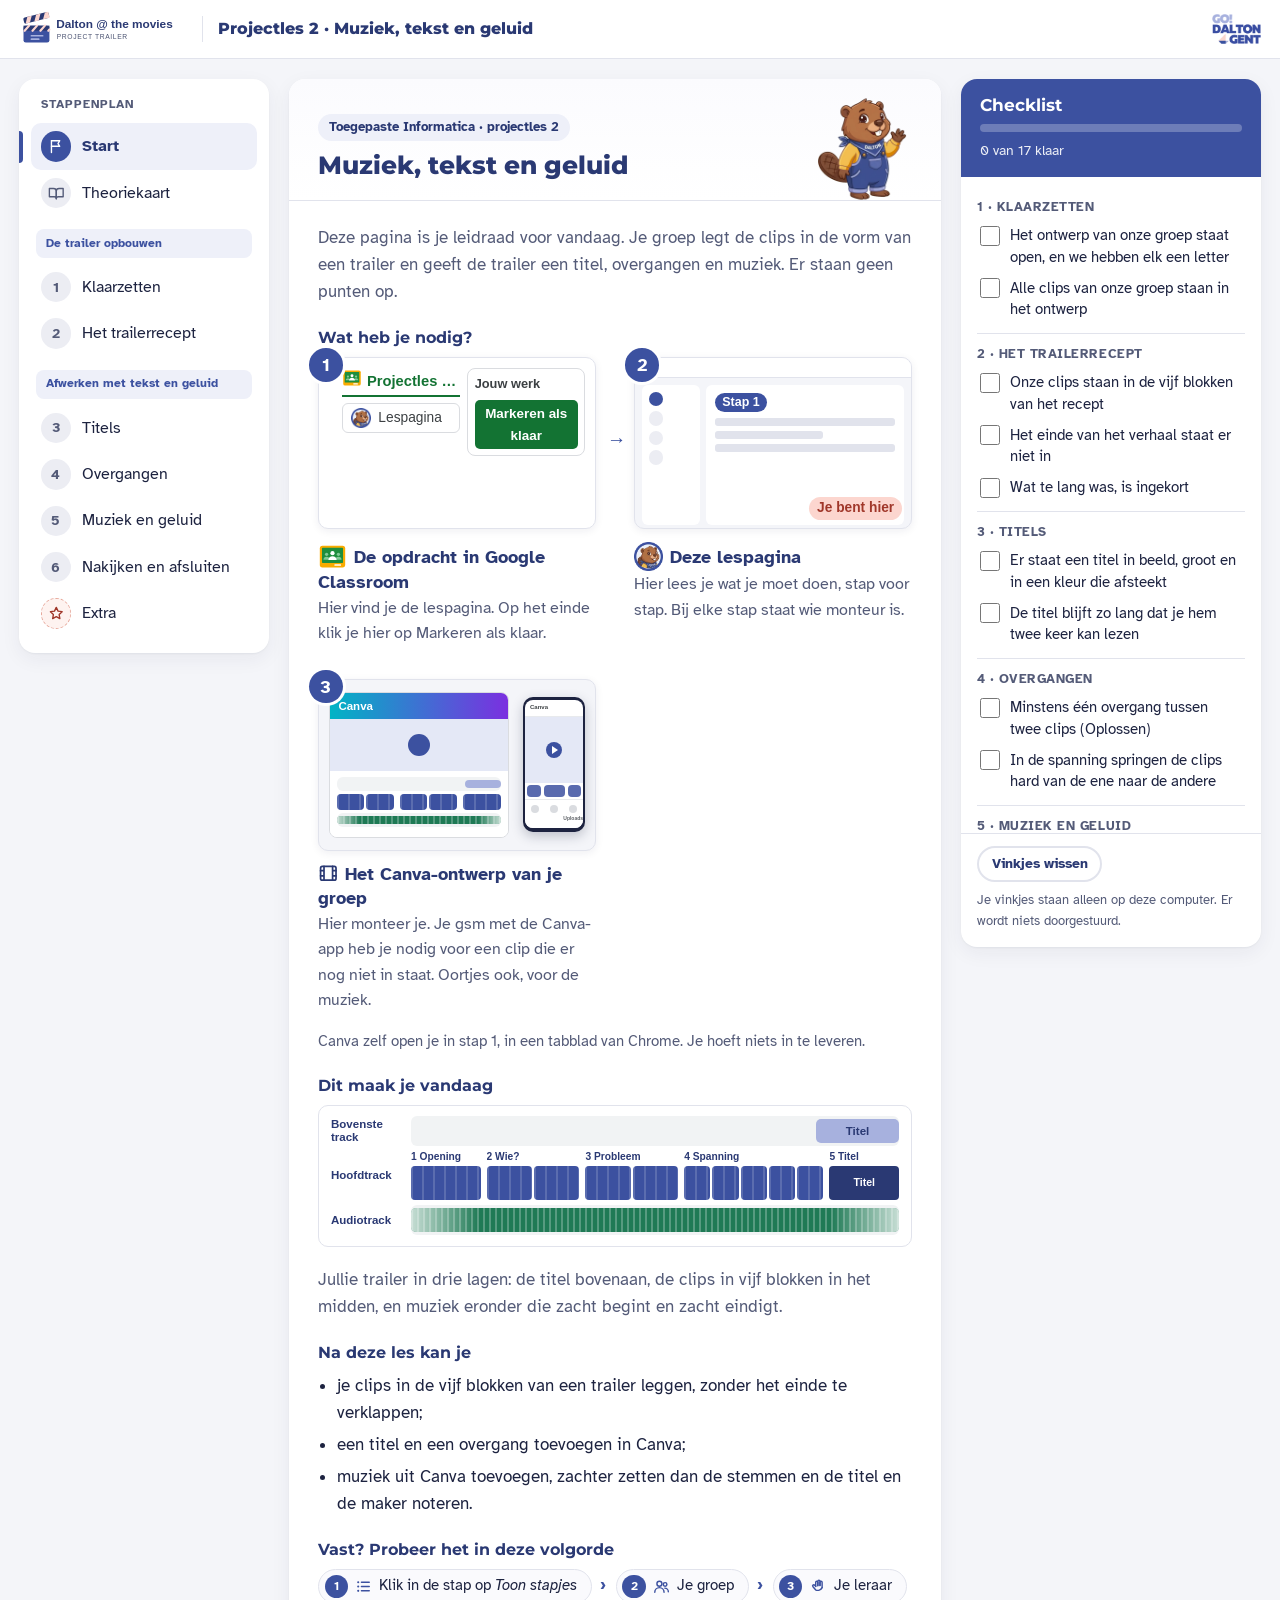
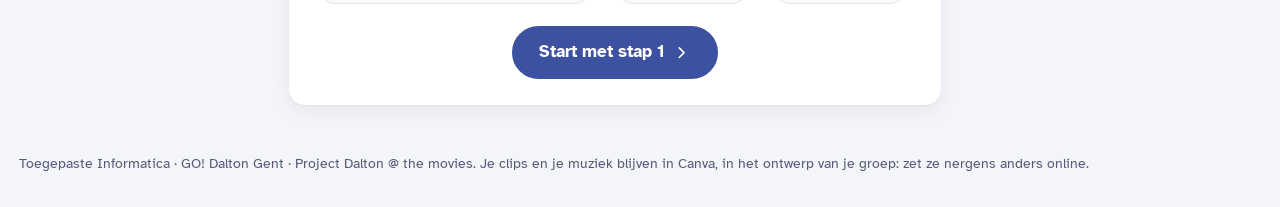
==== commit 2d1f3f4c: "Nagekeken: Markeren als klaar (Classroom-help), muziek eerst inkorten dan vervagen, EDU = hoogstens " ====
--- a/index.html
+++ b/index.html
@@ -90,10 +90,10 @@
           <ol class="nodig">
             <li class="nodig-item">
               <div class="mock mock-opdracht" aria-hidden="true">
-                <div class="mo-midden"><div class="mo-titel"><img class="logo" src="assets/logos/classroom.svg" alt="">Projectles 2 — Muziek, tekst en geluid</div><div class="mo-chip"><img class="logo" src="assets/logos/lespagina.webp" alt=""><span>Lespagina</span></div></div><div class="mo-werk"><div class="mo-werk-kop">Jouw werk</div><div class="mo-knop">Markeren als voltooid</div></div>
+                <div class="mo-midden"><div class="mo-titel"><img class="logo" src="assets/logos/classroom.svg" alt="">Projectles 2 — Muziek, tekst en geluid</div><div class="mo-chip"><img class="logo" src="assets/logos/lespagina.webp" alt=""><span>Lespagina</span></div></div><div class="mo-werk"><div class="mo-werk-kop">Jouw werk</div><div class="mo-knop">Markeren als klaar</div></div>
               </div>
               <p class="nodig-naam"><img class="logo" src="assets/logos/classroom.svg" alt="">De opdracht in Google Classroom</p>
-              <p class="nodig-uitleg">Hier vind je de lespagina. Op het einde klik je hier op Markeren als voltooid.</p>
+              <p class="nodig-uitleg">Hier vind je de lespagina. Op het einde klik je hier op Markeren als klaar.</p>
             </li>
             <li class="nodig-item">
               <div class="mock mock-lespagina" aria-hidden="true">
@@ -503,13 +503,13 @@
     <li><p>Of klik op <strong>Alles evenwichtig maken</strong>: Canva zet het volume van de muziek en de clips zelf in balans.</p><img class="mini" src="assets/stapjes/canva-evenwicht.png" alt="Het paneel Volume. De tekst Alles evenwichtig maken staat in een rood kader." loading="lazy"></li>
   </ol>
 </details></li>
+<li><span class="doe-tekst"><strong>Monteur:</strong> laat de muziek stoppen waar de trailer stopt.</span><span class="sub">Is het nummer langer dan de trailer? Klik het nummer aan en sleep zijn rechterrand naar links, tot onder het einde van de laatste clip.</span></li>
 <li><details class="stapjes" open><summary><span class="doe-tekst"><strong>Monteur:</strong> laat de muziek zacht beginnen en eindigen.</span><span class="stapjes-knop" aria-hidden="true"></span></summary>
   <ol class="klein">
     <li><p>Klik het nummer aan. Klik bovenaan op <strong>Vervagen</strong>.</p></li>
-    <li><p>Sleep <strong>Vervaging aan het begin</strong> en <strong>Vervaging aan het einde</strong> een beetje naar rechts.</p><img class="mini" src="assets/stapjes/canva-vervagen-schuif.png" alt="Het paneel Vervagen. De twee schuiven, Vervaging aan het begin en Vervaging aan het einde, staan in een rood kader." loading="lazy"></li>
-  </ol>
-</details></li>
-<li><span class="doe-tekst"><strong>Monteur:</strong> sleep de rechterrand van het nummer tot het einde van de trailer.</span><span class="sub">Klik het nummer aan en sleep de rand naar links. Speel daarna alles af.</span></li>
+    <li><p>Sleep <strong>Vervaging aan het begin</strong> en <strong>Vervaging aan het einde</strong> een beetje naar rechts. Speel daarna alles af.</p><img class="mini" src="assets/stapjes/canva-vervagen-schuif.png" alt="Het paneel Vervagen. De twee schuiven, Vervaging aan het begin en Vervaging aan het einde, staan in een rood kader." loading="lazy"></li>
+  </ol>
+</details></li>
 <li><span class="doe-tekst"><strong>Iedereen:</strong> zet de titel en de maker van het nummer in een klein tekstvak <strong>helemaal achteraan</strong> in de tijdlijn.</span><span class="sub">Tekstvak toevoegen: zoals in stap 3. Dit wordt de aftiteling in projectles 3.</span></li>
             </ol>
           </div>
@@ -520,7 +520,7 @@
               <ul class="mag">
                 <li>Muziek uit de <strong>bibliotheek van Canva</strong>: die mag je in je Canva-ontwerp gebruiken, volgens de licentie van Canva.</li>
                 <li class="nee">Een liedje van <strong>Spotify of YouTube</strong> uploaden. Canva herkent beschermde muziek, en dan kan je je trailer niet met dat geluid publiceren.</li>
-                <li class="let">Een nummer met het label <strong>EDU</strong> is bekende muziek. Canva zegt dat ze maar beperkt gebruikt mag worden: lees de melding die verschijnt.</li>
+                <li class="let">Een nummer met het label <strong>EDU</strong> is bekende popmuziek. Daarvan mag je hoogstens <strong>1 minuut</strong> gebruiken, en alleen voor school.</li>
                 <li class="let">Wie muziek gebruikt, noemt de <strong>titel en de maker</strong>. Daarom zetten we ze achteraan in de trailer.</li>
               </ul>
             </div>
@@ -544,7 +544,7 @@
           <img class="mascotte-kop" src="assets/mascotte/dalton_inleveren.webp" alt="" width="120" height="120">
         </header>
         <div class="card-body">
-          <p class="intro">Speel de hele trailer af en loop de checklist na. Daarna klik je in Classroom op Markeren als voltooid.</p>
+          <p class="intro">Speel de hele trailer af en loop de checklist na. Daarna klik je in Classroom op Markeren als klaar.</p>
           <p class="monteur"><svg class="ic" aria-hidden="true"><use href="#i-users"/></svg><span>Monteur: <span class="mon-letter">B</span> <strong>A</strong> en <strong>C</strong> lezen de checklist voor.</span></p>
           <div class="todo-box">
             <div class="todo-head"><h3><svg class="ic" aria-hidden="true"><use href="#i-list"/></svg> Wat moet je doen?</h3></div>
@@ -552,10 +552,10 @@
 <li><span class="doe-tekst"><strong>Samen:</strong> speel de hele trailer af, van begin tot einde.</span><span class="sub">Druk op de <strong>spatiebalk</strong>. Kijk ook naar de lijst hieronder.</span></li>
 <li><span class="doe-tekst">Loop de <strong>checklist</strong> na. Staat er nog iets open? Werk het af.</span></li>
 <li><span class="doe-tekst">Schrijf op wat jullie in projectles 3 nog moeten doen. Eén zin is genoeg.</span><span class="sub">In een tekstvak achteraan in het ontwerp, of op papier. Projectles 3 is donderdag 12 november.</span></li>
-<li><details class="stapjes" open><summary><span class="doe-tekst"><strong>Iedereen:</strong> klik in Google Classroom op <span class="ui">Markeren als voltooid</span>.</span><span class="stapjes-knop" aria-hidden="true"></span></summary>
+<li><details class="stapjes" open><summary><span class="doe-tekst"><strong>Iedereen:</strong> klik in Google Classroom op <span class="ui">Markeren als klaar</span>.</span><span class="stapjes-knop" aria-hidden="true"></span></summary>
   <ol class="klein">
     <li><p>Klik bovenaan op het tabblad <strong class="met-logo"><img class="logo" src="assets/logos/classroom.svg" alt="">Google Classroom</strong>.</p><div class="teken-tabs" role="img" aria-label="Tekening van de tabbladen bovenaan in Chrome. Het tabblad Google Classroom staat in een rood kader."><span class="tt-tab wijs"><img class="logo" src="assets/logos/classroom.svg" alt="">Google Classroom</span><span class="tt-tab"><img class="logo" src="assets/logos/lespagina.webp" alt="">Lespagina · Projectles 2</span><span class="tt-tab actief"><svg class="ic" aria-hidden="true"><use href="#i-film"/></svg>Canva</span></div></li>
-    <li><p>Klik rechts, bij <strong>Jouw werk</strong>, op <span class="ui">Markeren als voltooid</span>. Bevestig het in het venster.<span class="sub">Staat er <em>Markeren als klaar</em>? Dat is dezelfde knop. Ook niet klaar? Klik toch: in projectles 3 werken jullie verder.</span></p><div class="mock mock-opdracht mini-mock" role="img" aria-label="Tekening van de opdracht. Bij Jouw werk staat de knop Markeren als voltooid in een rood kader."><div class="mo-midden"><div class="mo-titel"><img class="logo" src="assets/logos/classroom.svg" alt="">Projectles 2 — Muziek, tekst en geluid</div><div class="mo-chip"><img class="logo" src="assets/logos/lespagina.webp" alt=""><span>Lespagina</span></div></div><div class="mo-werk"><div class="mo-werk-kop">Jouw werk</div><div class="mo-knop wijs">Markeren als voltooid</div></div></div></li>
+    <li><p>Klik rechts, bij <strong>Jouw werk</strong>, op <span class="ui">Markeren als klaar</span>. Bevestig het in het venster.<span class="sub">Ook niet klaar? Klik toch: in projectles 3 werken jullie verder.</span></p><div class="mock mock-opdracht mini-mock" role="img" aria-label="Tekening van de opdracht. Bij Jouw werk staat de knop Markeren als klaar in een rood kader."><div class="mo-midden"><div class="mo-titel"><img class="logo" src="assets/logos/classroom.svg" alt="">Projectles 2 — Muziek, tekst en geluid</div><div class="mo-chip"><img class="logo" src="assets/logos/lespagina.webp" alt=""><span>Lespagina</span></div></div><div class="mo-werk"><div class="mo-werk-kop">Jouw werk</div><div class="mo-knop wijs">Markeren als klaar</div></div></div></li>
   </ol>
 </details></li>
             </ol>
@@ -651,7 +651,7 @@
         <label class="cl-item"><input type="checkbox" id="c6a"><span>De hele trailer samen afgespeeld</span></label>
         <label class="cl-item"><input type="checkbox" id="c6b"><span>Wie herkenbaar in beeld staat, weet dat de trailer getoond wordt</span></label>
         <label class="cl-item"><input type="checkbox" id="c6c"><span>Opgeschreven wat we in projectles 3 nog doen</span></label>
-        <label class="cl-item"><input type="checkbox" id="c6d"><span>In Classroom op Markeren als voltooid geklikt</span></label>
+        <label class="cl-item"><input type="checkbox" id="c6d"><span>In Classroom op Markeren als klaar geklikt</span></label>
       </div>
     </div>
     <div class="cl-foot">
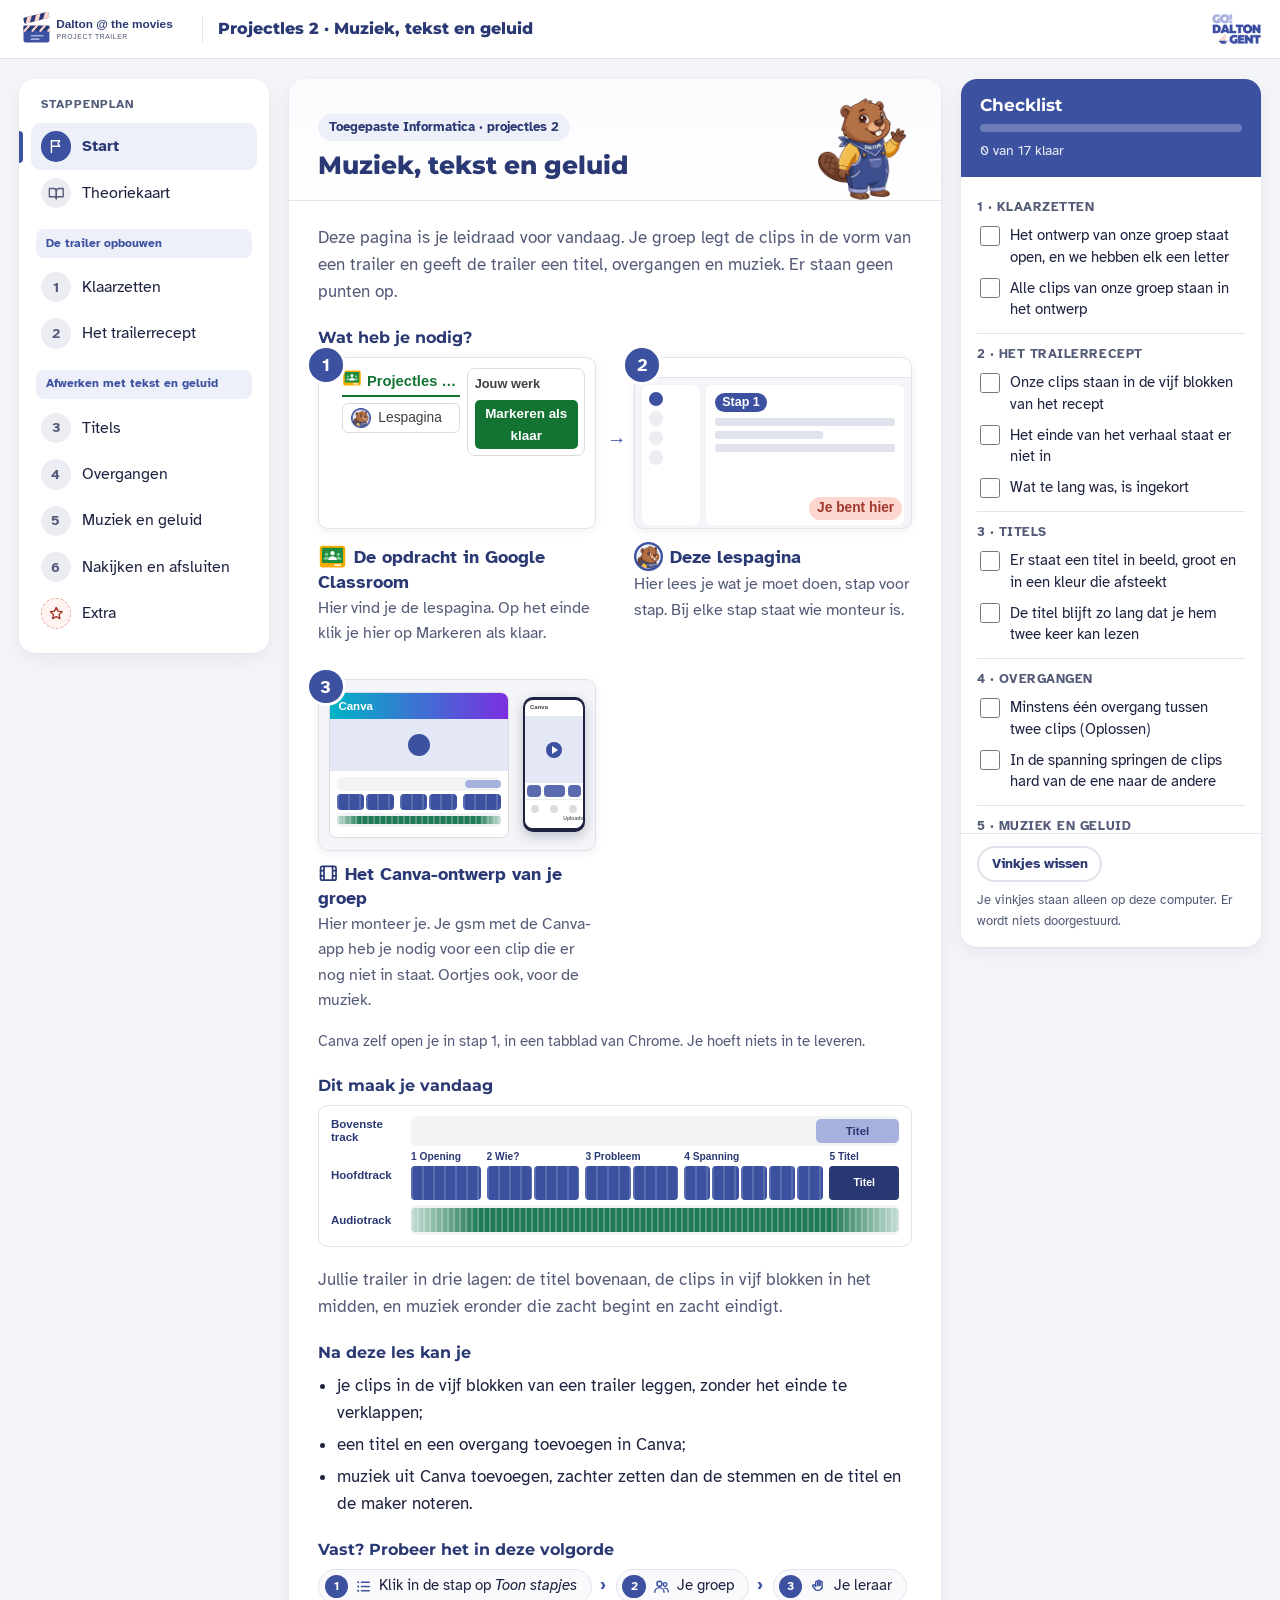
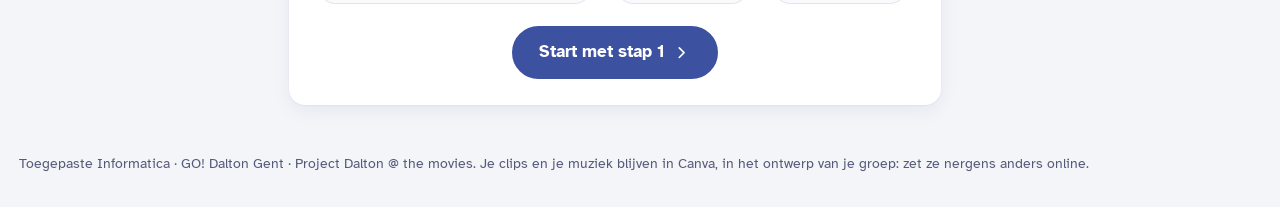
==== commit 8bc9b618: "Voice-over alleen met de Canva-app op de gsm: lokaal 18 heeft geen microfoon (Jonas) Co-Authored-By:" ====
--- a/index.html
+++ b/index.html
@@ -593,11 +593,12 @@
           <div class="todo-box">
             <div class="todo-head"><h3><svg class="ic" aria-hidden="true"><use href="#i-list"/></svg> Wat kan je doen?</h3></div>
             <ol class="doe">
-<li><details class="stapjes" open><summary><span class="doe-tekst"><strong>De voice-over</strong> inspreken, als jullie de Engelse tekst van Engels al hebben.</span><span class="stapjes-knop" aria-hidden="true"></span></summary>
-  <ol class="klein">
-    <li><p>Zoek een rustige hoek. Klik links op <strong>Elementen</strong> › <strong>Audio</strong> en dan op <strong>Voice-over opnemen</strong>.</p><img class="mini" src="assets/stapjes/canva-voice-over.png" alt="Het paneel Audio in Canva. Voice-over opnemen staat bovenaan in een rood kader." loading="lazy"></li>
-    <li><p>Klik op <strong>opnemen</strong> en spreek de tekst in. De opname komt in het ontwerp.<span class="sub">Lukt het niet op de computer? Probeer het met de Canva-app op je gsm.</span></p></li>
-    <li><p>Zet de muziek nog zachter, zodat je de stem goed verstaat.</p></li>
+<li><details class="stapjes" open><summary><span class="doe-tekst"><strong>De voice-over</strong> inspreken met je <strong>gsm</strong>, als jullie de Engelse tekst van Engels al hebben.</span><span class="stapjes-knop" aria-hidden="true"></span></summary>
+  <ol class="klein">
+    <li><p>Open het ontwerp van je groep in de <strong>Canva-app</strong>, zoals in stap 1. Zoek een rustige hoek van het lokaal.<span class="sub">De computers in het lokaal hebben geen microfoon: opnemen gaat alleen met je gsm.</span></p></li>
+    <li><p>Zet de afspeelkop waar de stem moet beginnen. Tik op <strong>Audio toevoegen</strong> en dan op <strong>Voice-over opnemen</strong>.<span class="sub">Vraagt de app naar je microfoon? Tik op <strong>Toegang verlenen</strong>.</span></p></li>
+    <li><p>Tik op <strong>Opnemen</strong> en spreek de tekst in. Tik op <strong>Voltooien</strong>: de opname komt in het ontwerp.<span class="sub">Niet goed? Tik op de prullenbak en begin opnieuw.</span></p></li>
+    <li><p>Op de computer: zet de muziek nog zachter, zodat je de stem goed verstaat.</p></li>
   </ol>
 </details></li>
 <li><details class="stapjes" open><summary><span class="doe-tekst">Laat de <strong>titel binnenkomen</strong> met een animatie.</span><span class="stapjes-knop" aria-hidden="true"></span></summary>
